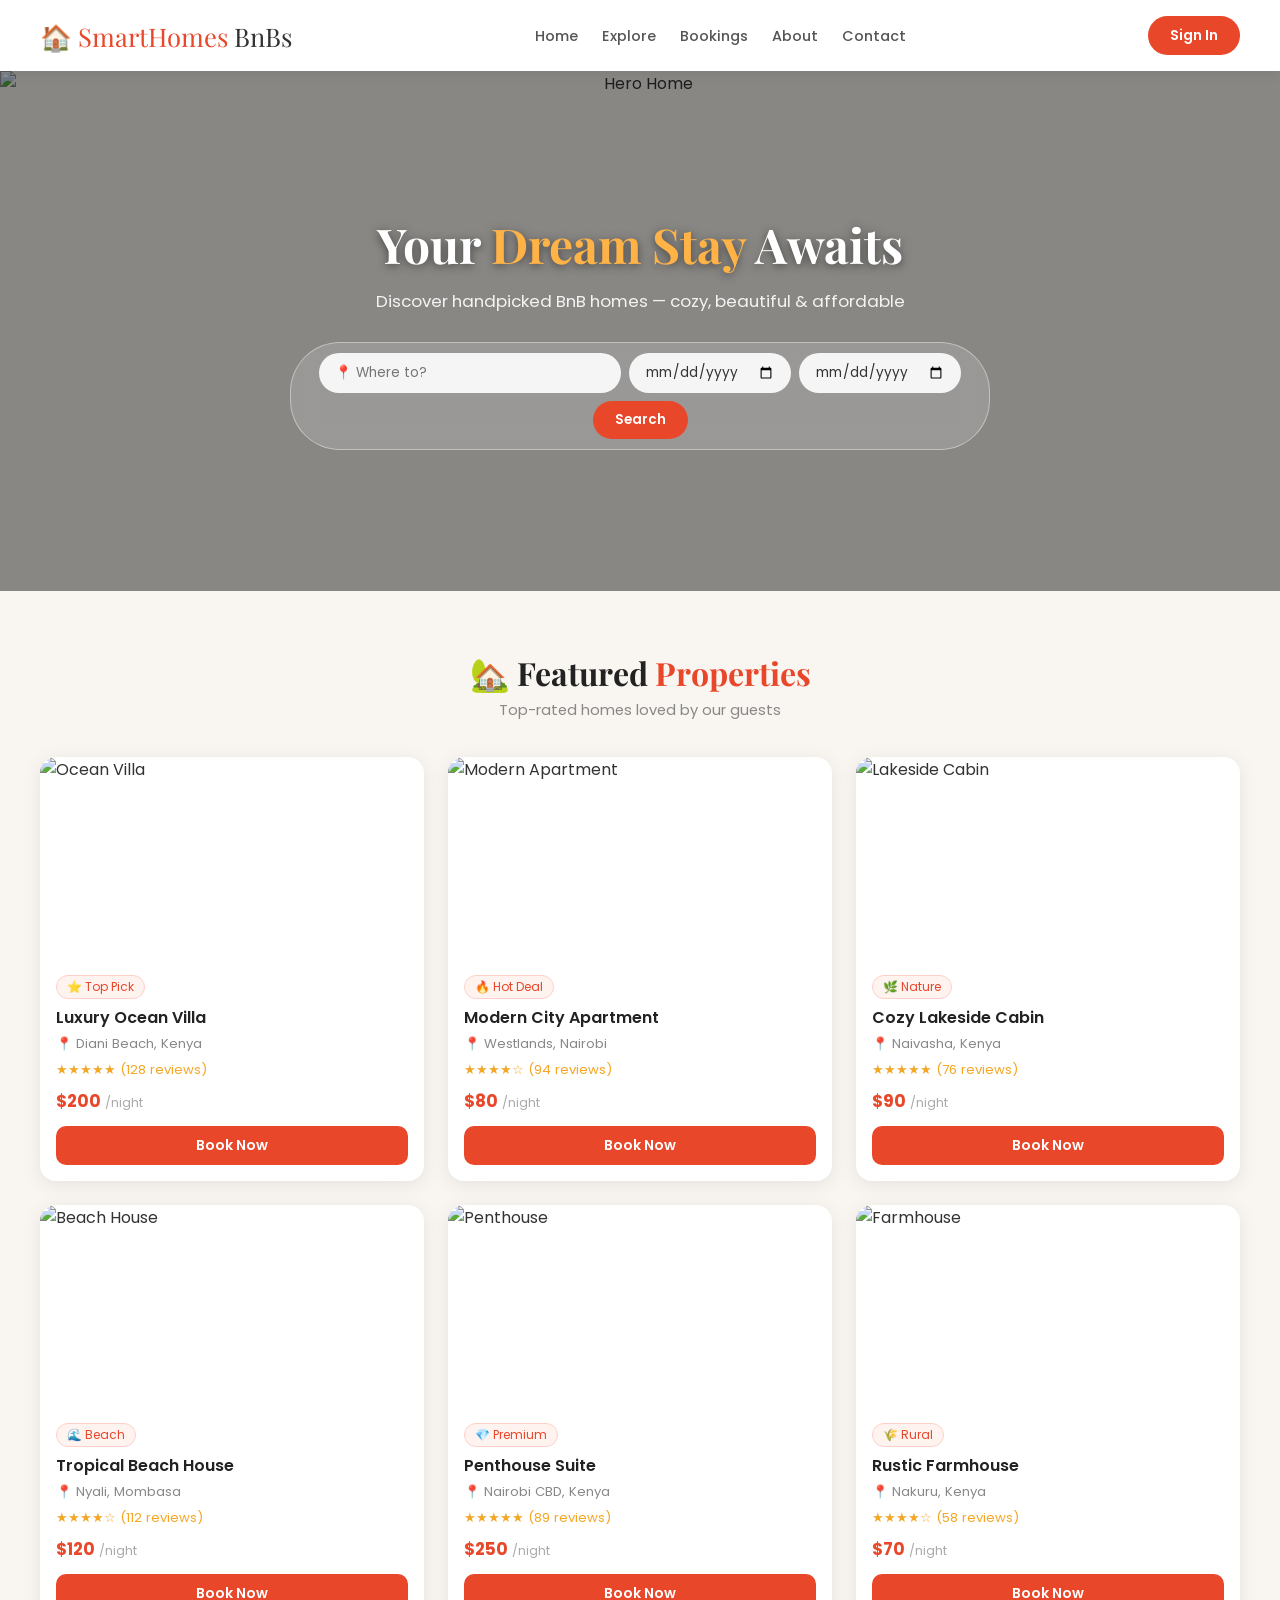
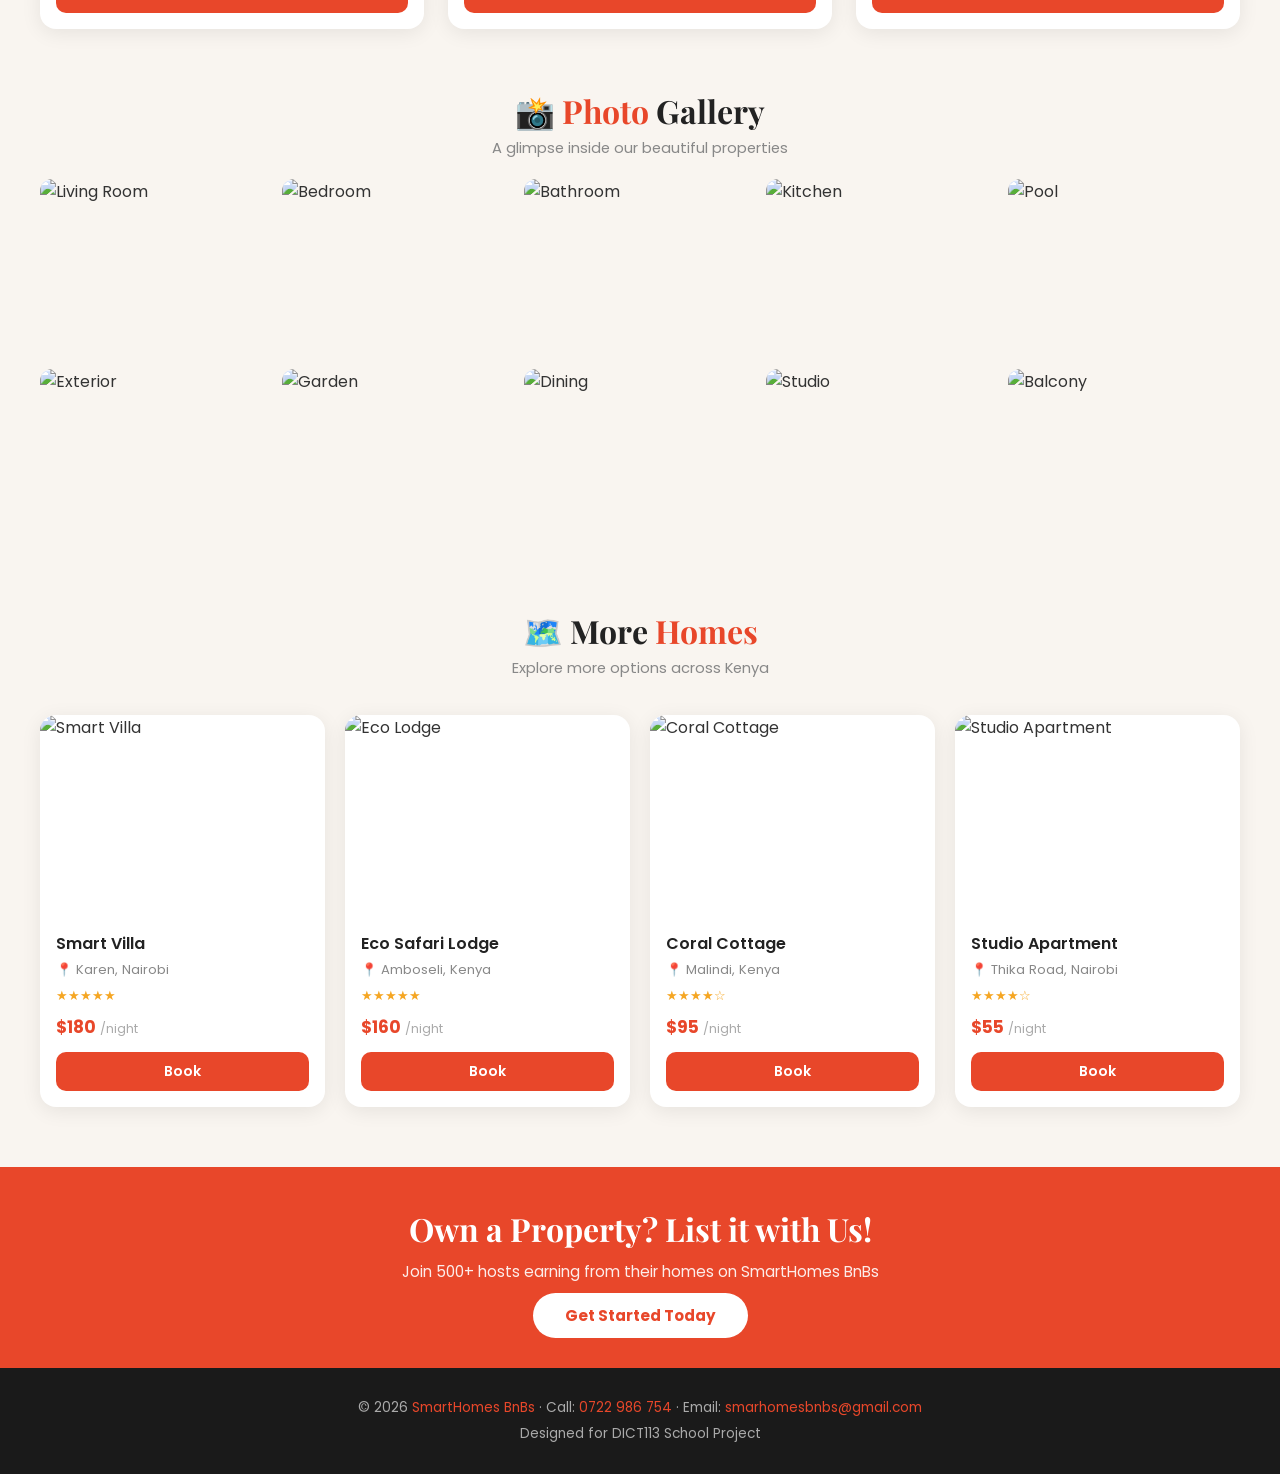
==== index.html @ 7a9c2e37 "Update index.html" ====
<!DOCTYPE html>
<html lang="en">
<head>
  <meta charset="UTF-8"/>
  <meta name="viewport" content="width=device-width, initial-scale=1.0"/>
  <title>SmartHomes BnBs</title>
  <style>
    @import url('https://fonts.googleapis.com/css2?family=Playfair+Display:wght@600;700&family=Poppins:wght@300;400;500;600&display=swap');

    * { margin:0; padding:0; box-sizing:border-box; }

    body {
      font-family: 'Poppins', sans-serif;
      background: #f9f5f0;
      color: #333;
    }

    /* NAV */
    nav {
      background: #fff;
      padding: 16px 40px;
      display: flex;
      justify-content: space-between;
      align-items: center;
      box-shadow: 0 2px 12px rgba(0,0,0,0.08);
      position: sticky;
      top: 0;
      z-index: 100;
    }
    .logo {
      font-family: 'Playfair Display', serif;
      font-size: 1.6rem;
      color: #e8472a;
    }
    .logo span { color: #333; }
    .nav-links { display:flex; gap:24px; list-style:none; }
    .nav-links a { text-decoration:none; color:#555; font-size:0.9rem; font-weight:500; transition:color 0.2s; }
    .nav-links a:hover { color:#e8472a; }
    .nav-btn {
      background:#e8472a; color:#fff; border:none;
      padding:9px 22px; border-radius:25px;
      font-family:'Poppins',sans-serif; font-weight:600;
      cursor:pointer; font-size:0.88rem;
    }

    /* HERO */
    .hero {
      position: relative;
      height: 520px;
      display: flex;
      align-items: center;
      justify-content: center;
      text-align: center;
    }
    .hero img {
      position: absolute;
      inset: 0;
      width: 100%;
      height: 100%;
      object-fit: cover;
    }
    .hero-overlay {
      position: absolute;
      inset: 0;
      background: rgba(0,0,0,0.45);
    }
    .hero-text { position:relative; z-index:2; color:#fff; padding:20px; }
    .hero-text h1 {
      font-family: 'Playfair Display', serif;
      font-size: 3rem;
      margin-bottom: 12px;
      text-shadow: 0 2px 10px rgba(0,0,0,0.5);
    }
    .hero-text h1 span { color:#ffb347; }
    .hero-text p { font-size:1.05rem; opacity:0.9; margin-bottom:28px; }

    /* SEARCH */
    .search-box {
      background: rgba(255,255,255,0.15);
      backdrop-filter: blur(10px);
      border: 1px solid rgba(255,255,255,0.4);
      border-radius: 50px;
      padding: 10px 14px;
      display: flex;
      gap: 8px;
      flex-wrap: wrap;
      justify-content: center;
      max-width: 700px;
      margin: 0 auto;
    }
    .search-box input {
      background: rgba(255,255,255,0.9);
      border: none;
      border-radius: 25px;
      padding: 9px 16px;
      font-family: 'Poppins', sans-serif;
      font-size: 0.85rem;
      outline: none;
      min-width: 150px;
      color: #333;
    }
    .search-box button {
      background: #e8472a;
      color: #fff;
      border: none;
      padding: 9px 22px;
      border-radius: 25px;
      font-weight: 600;
      cursor: pointer;
      font-family: 'Poppins', sans-serif;
    }

    /* SECTIONS */
    .section { padding: 60px 40px; }
    .section-title {
      font-family: 'Playfair Display', serif;
      font-size: 2rem;
      color: #222;
      text-align: center;
      margin-bottom: 6px;
    }
    .section-title span { color: #e8472a; }
    .section-sub {
      text-align: center;
      color: #888;
      margin-bottom: 36px;
      font-size: 0.92rem;
    }

    /* GRID */
    .grid-3 { display:grid; grid-template-columns:repeat(3,1fr); gap:24px; }
    .grid-4 { display:grid; grid-template-columns:repeat(4,1fr); gap:20px; }
    @media(max-width:900px) { .grid-3,.grid-4 { grid-template-columns:1fr 1fr; } }
    @media(max-width:560px) { .grid-3,.grid-4 { grid-template-columns:1fr; } }

    /* CARD */
    .card {
      background: #fff;
      border-radius: 16px;
      overflow: hidden;
      box-shadow: 0 4px 20px rgba(0,0,0,0.08);
      transition: transform 0.3s, box-shadow 0.3s;
    }
    .card:hover {
      transform: translateY(-6px);
      box-shadow: 0 12px 32px rgba(0,0,0,0.14);
    }
    .card img {
      width: 100%;
      height: 200px;
      object-fit: cover;
      display: block;
    }
    .card-body { padding: 16px; }
    .card-body h3 { font-size:1rem; font-weight:600; color:#222; margin-bottom:4px; }
    .card-body .loc { color:#888; font-size:0.82rem; margin-bottom:6px; }
    .card-body .stars { color:#f5a623; font-size:0.82rem; margin-bottom:8px; }
    .card-body .price { color:#e8472a; font-weight:700; font-size:1.05rem; }
    .card-body .price small { color:#aaa; font-weight:400; font-size:0.78rem; }
    .card-body button {
      margin-top:12px;
      width:100%;
      background:#e8472a;
      color:#fff;
      border:none;
      padding:9px;
      border-radius:10px;
      font-weight:600;
      cursor:pointer;
      font-family:'Poppins',sans-serif;
      font-size:0.88rem;
      transition:opacity 0.2s;
    }
    .card-body button:hover { opacity:0.85; }
    .tag {
      display:inline-block;
      background:#fff3f0;
      color:#e8472a;
      border:1px solid #ffd0c8;
      border-radius:20px;
      padding:2px 10px;
      font-size:0.75rem;
      margin-bottom:6px;
    }

    /* GALLERY STRIP */
    .gallery {
      display: grid;
      grid-template-columns: repeat(5, 1fr);
      gap: 10px;
      padding: 0 40px 60px;
    }
    .gallery img {
      width: 100%;
      height: 180px;
      object-fit: cover;
      border-radius: 12px;
      transition: transform 0.3s;
      cursor: pointer;
    }
    .gallery img:hover { transform: scale(1.04); }
    @media(max-width:900px) { .gallery { grid-template-columns:repeat(3,1fr); } }
    @media(max-width:560px) { .gallery { grid-template-columns:repeat(2,1fr); } }

    /* BANNER STRIP */
    .banner {
      background: #e8472a;
      color: #fff;
      text-align: center;
      padding: 40px 20px;
    }
    .banner h2 { font-family:'Playfair Display',serif; font-size:2rem; margin-bottom:10px; }
    .banner p { opacity:0.9; margin-bottom:20px; font-size:0.95rem; }
    .banner a {
      background:#fff;
      color:#e8472a;
      padding:12px 32px;
      border-radius:25px;
      font-weight:700;
      text-decoration:none;
      font-size:0.95rem;
    }

    /* FOOTER */
    footer {
      background: #1a1a1a;
      color: #aaa;
      text-align: center;
      padding: 30px 20px;
      font-size: 0.85rem;
    }
    footer span { color:#e8472a; }
    footer a { color:#e8472a; text-decoration:none; }
  </style>
</head>
<body>

<!-- NAV -->
<nav>
  <div class="logo">🏠 SmartHomes <span>BnBs</span></div>
  <ul class="nav-links">
    <li><a href="#">Home</a></li>
    <li><a href="#">Explore</a></li>
    <li><a href="#">Bookings</a></li>
    <li><a href="#">About</a></li>
    <li><a href="contact.html">Contact</a></li>
  </ul>
  <button class="nav-btn">Sign In</button>
</nav>

<!-- HERO -->
<section class="hero">
  <img src="https://images.unsplash.com/photo-1564013799919-ab600027ffc6?w=1600&q=80" alt="Hero Home"/>
  <div class="hero-overlay"></div>
  <div class="hero-text">
    <h1>Your <span>Dream Stay</span> Awaits</h1>
    <p>Discover handpicked BnB homes — cozy, beautiful & affordable</p>
    <div class="search-box">
      <input type="text" placeholder="📍 Where to?"/>
      <input type="date"/>
      <input type="date"/>
      <button>Search</button>
    </div>
  </div>
</section>

<!-- FEATURED LISTINGS -->
<section class="section">
  <h2 class="section-title">🏡 Featured <span>Properties</span></h2>
  <p class="section-sub">Top-rated homes loved by our guests</p>
  <div class="grid-3">

    <div class="card">
      <img src="https://images.unsplash.com/photo-1600596542815-ffad4c1539a9?w=600&q=80" alt="Ocean Villa"/>
      <div class="card-body">
        <span class="tag">⭐ Top Pick</span>
        <h3>Luxury Ocean Villa</h3>
        <p class="loc">📍 Diani Beach, Kenya</p>
        <p class="stars">★★★★★ (128 reviews)</p>
        <p class="price">$200 <small>/night</small></p>
        <button>Book Now</button>
      </div>
    </div>

    <div class="card">
      <img src="https://images.unsplash.com/photo-1512917774080-9991f1c4c750?w=600&q=80" alt="Modern Apartment"/>
      <div class="card-body">
        <span class="tag">🔥 Hot Deal</span>
        <h3>Modern City Apartment</h3>
        <p class="loc">📍 Westlands, Nairobi</p>
        <p class="stars">★★★★☆ (94 reviews)</p>
        <p class="price">$80 <small>/night</small></p>
        <button>Book Now</button>
      </div>
    </div>

    <div class="card">
      <img src="https://images.unsplash.com/photo-1449158743715-0a90ebb6d2d8?w=600&q=80" alt="Lakeside Cabin"/>
      <div class="card-body">
        <span class="tag">🌿 Nature</span>
        <h3>Cozy Lakeside Cabin</h3>
        <p class="loc">📍 Naivasha, Kenya</p>
        <p class="stars">★★★★★ (76 reviews)</p>
        <p class="price">$90 <small>/night</small></p>
        <button>Book Now</button>
      </div>
    </div>

    <div class="card">
      <img src="https://images.unsplash.com/photo-1505691938895-1758d7feb511?w=600&q=80" alt="Beach House"/>
      <div class="card-body">
        <span class="tag">🌊 Beach</span>
        <h3>Tropical Beach House</h3>
        <p class="loc">📍 Nyali, Mombasa</p>
        <p class="stars">★★★★☆ (112 reviews)</p>
        <p class="price">$120 <small>/night</small></p>
        <button>Book Now</button>
      </div>
    </div>

    <div class="card">
      <img src="https://images.unsplash.com/photo-1523217582562-09d0def993a6?w=600&q=80" alt="Penthouse"/>
      <div class="card-body">
        <span class="tag">💎 Premium</span>
        <h3>Penthouse Suite</h3>
        <p class="loc">📍 Nairobi CBD, Kenya</p>
        <p class="stars">★★★★★ (89 reviews)</p>
        <p class="price">$250 <small>/night</small></p>
        <button>Book Now</button>
      </div>
    </div>

    <div class="card">
      <img src="https://images.unsplash.com/photo-1416331108676-a22ccb276e35?w=600&q=80" alt="Farmhouse"/>
      <div class="card-body">
        <span class="tag">🌾 Rural</span>
        <h3>Rustic Farmhouse</h3>
        <p class="loc">📍 Nakuru, Kenya</p>
        <p class="stars">★★★★☆ (58 reviews)</p>
        <p class="price">$70 <small>/night</small></p>
        <button>Book Now</button>
      </div>
    </div>

  </div>
</section>

<!-- PHOTO GALLERY -->
<h2 class="section-title">📸 <span>Photo</span> Gallery</h2>
<p class="section-sub" style="margin-bottom:20px">A glimpse inside our beautiful properties</p>
<div class="gallery">
  <img src="https://images.unsplash.com/photo-1600210492486-724fe5c67fb0?w=500&q=80" alt="Living Room"/>
  <img src="https://images.unsplash.com/photo-1560185007-cde436f6a4d0?w=500&q=80" alt="Bedroom"/>
  <img src="https://images.unsplash.com/photo-1584622650111-993a426fbf0a?w=500&q=80" alt="Bathroom"/>
  <img src="https://images.unsplash.com/photo-1556909114-f6e7ad7d3136?w=500&q=80" alt="Kitchen"/>
  <img src="https://images.unsplash.com/photo-1571896349842-33c89424de2d?w=500&q=80" alt="Pool"/>
  <img src="https://images.unsplash.com/photo-1502672260266-1c1ef2d93688?w=500&q=80" alt="Exterior"/>
  <img src="https://images.unsplash.com/photo-1507089947368-19c1da9775ae?w=500&q=80" alt="Garden"/>
  <img src="https://images.unsplash.com/photo-1600585154340-be6161a56a0c?w=500&q=80" alt="Dining"/>
  <img src="https://images.unsplash.com/photo-1522708323590-d24dbb6b0267?w=500&q=80" alt="Studio"/>
  <img src="https://images.unsplash.com/photo-1493809842364-78817add7ffb?w=500&q=80" alt="Balcony"/>
</div>

<!-- MORE LISTINGS -->
<section class="section" style="padding-top:0">
  <h2 class="section-title">🗺️ More <span>Homes</span></h2>
  <p class="section-sub">Explore more options across Kenya</p>
  <div class="grid-4">

    <div class="card">
      <img src="https://images.unsplash.com/photo-1600047509807-ba8f99d2cdde?w=400&q=80" alt="Smart Villa"/>
      <div class="card-body">
        <h3>Smart Villa</h3>
        <p class="loc">📍 Karen, Nairobi</p>
        <p class="stars">★★★★★</p>
        <p class="price">$180 <small>/night</small></p>
        <button>Book</button>
      </div>
    </div>

    <div class="card">
      <img src="https://images.unsplash.com/photo-1600566753086-00f18fb6b3ea?w=400&q=80" alt="Eco Lodge"/>
      <div class="card-body">
        <h3>Eco Safari Lodge</h3>
        <p class="loc">📍 Amboseli, Kenya</p>
        <p class="stars">★★★★★</p>
        <p class="price">$160 <small>/night</small></p>
        <button>Book</button>
      </div>
    </div>

    <div class="card">
      <img src="https://images.unsplash.com/photo-1600573472592-401b489a3cdc?w=400&q=80" alt="Coral Cottage"/>
      <div class="card-body">
        <h3>Coral Cottage</h3>
        <p class="loc">📍 Malindi, Kenya</p>
        <p class="stars">★★★★☆</p>
        <p class="price">$95 <small>/night</small></p>
        <button>Book</button>
      </div>
    </div>

    <div class="card">
      <img src="https://images.unsplash.com/photo-1600585154526-990dced4db0d?w=400&q=80" alt="Studio Apartment"/>
      <div class="card-body">
        <h3>Studio Apartment</h3>
        <p class="loc">📍 Thika Road, Nairobi</p>
        <p class="stars">★★★★☆</p>
        <p class="price">$55 <small>/night</small></p>
        <button>Book</button>
      </div>
    </div>

  </div>
</section>

<!-- CTA BANNER -->
<div class="banner">
  <h2>Own a Property? List it with Us!</h2>
  <p>Join 500+ hosts earning from their homes on SmartHomes BnBs</p>
  <a href="contact.html">Get Started Today</a>
</div>

<!-- FOOTER -->
<footer>
  <p>© 2026 <span>SmartHomes BnBs</span> · Call: <a href="tel:+254722986754">0722 986 754</a> · Email: <a href="mailto:smarhomesbnbs@gmail.com">smarhomesbnbs@gmail.com</a></p>
  <p style="margin-top:6px">Designed for DICT113 School Project</p>
</footer>

</body>
</html>
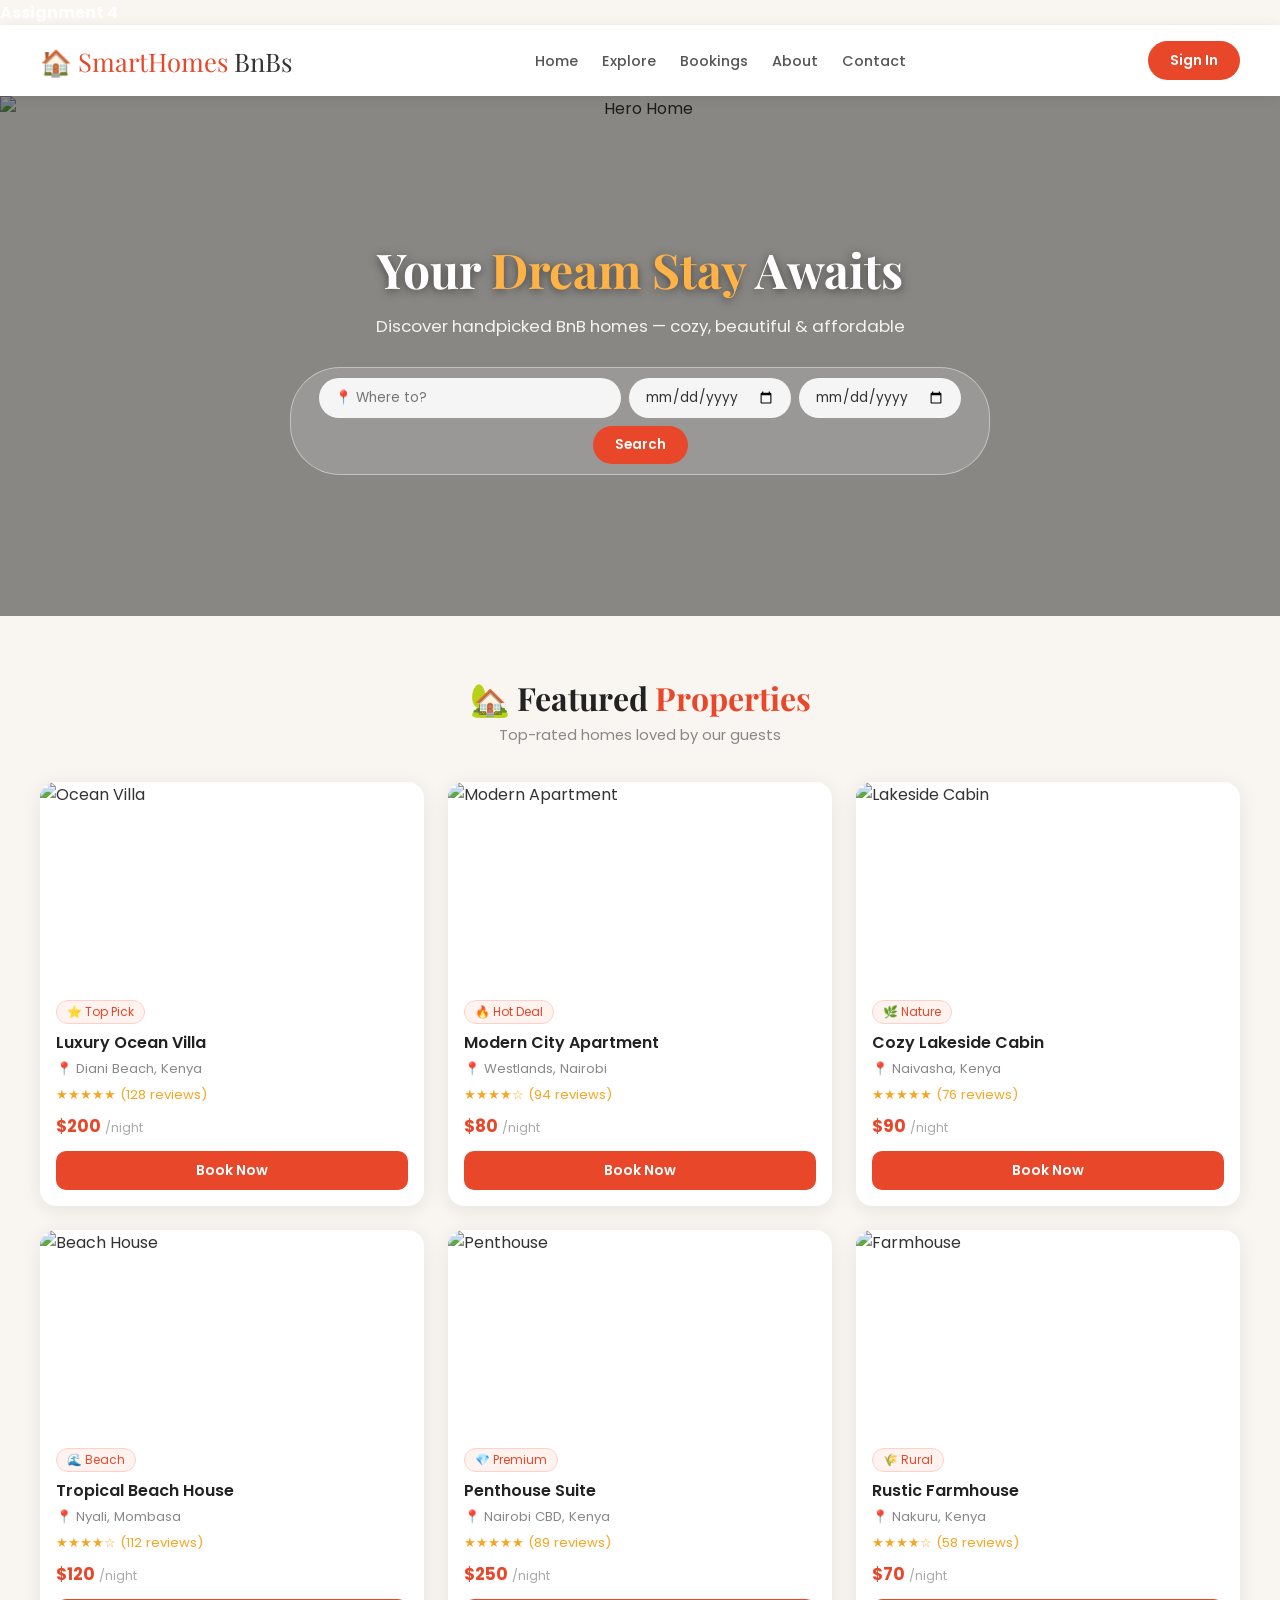
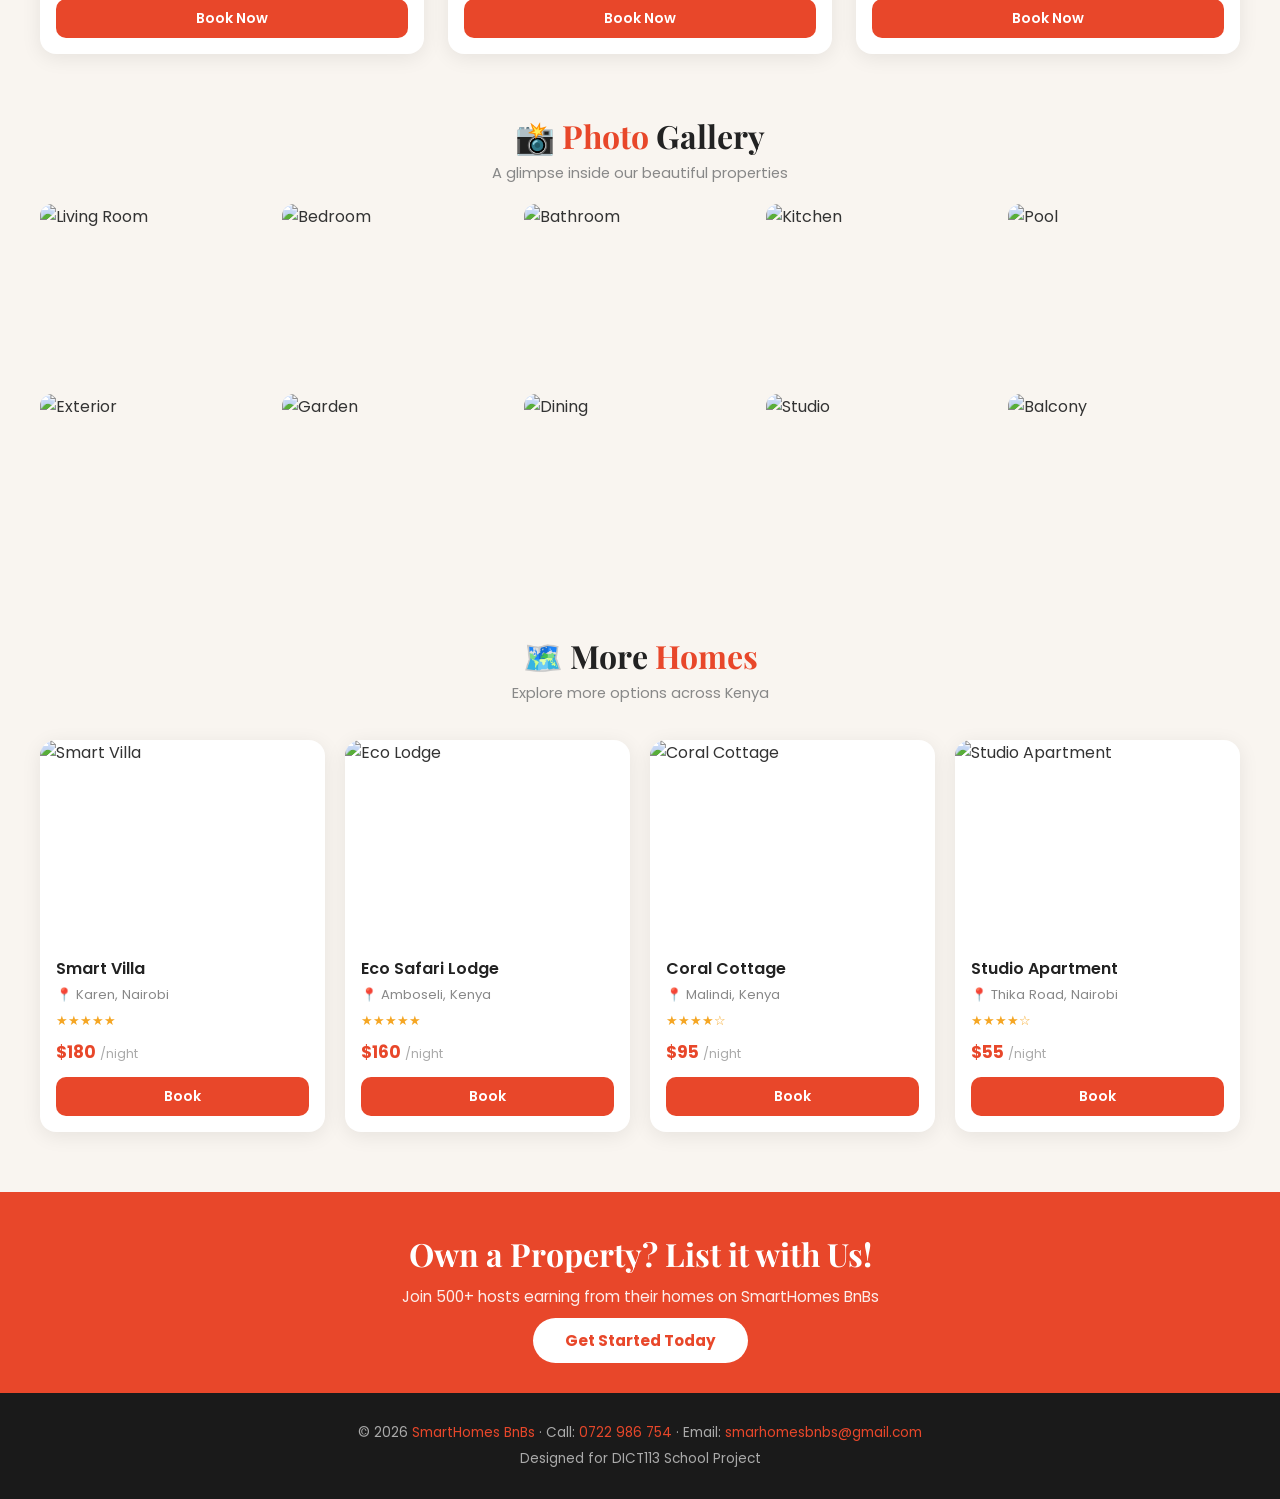
==== commit 26205e3b: "Update index.html" ====
--- a/index.html
+++ b/index.html
@@ -1,6 +1,8 @@
 <!DOCTYPE html>
 <html lang="en">
 <head>
+<a href="https://ezrawaweruchege.github.io/DICT121/assignment4.html" style="color:white; text-decoration: none; font-weight: bold;">Assignment 4</a>
+  <header>
   <meta charset="UTF-8"/>
   <meta name="viewport" content="width=device-width, initial-scale=1.0"/>
   <title>SmartHomes BnBs</title>
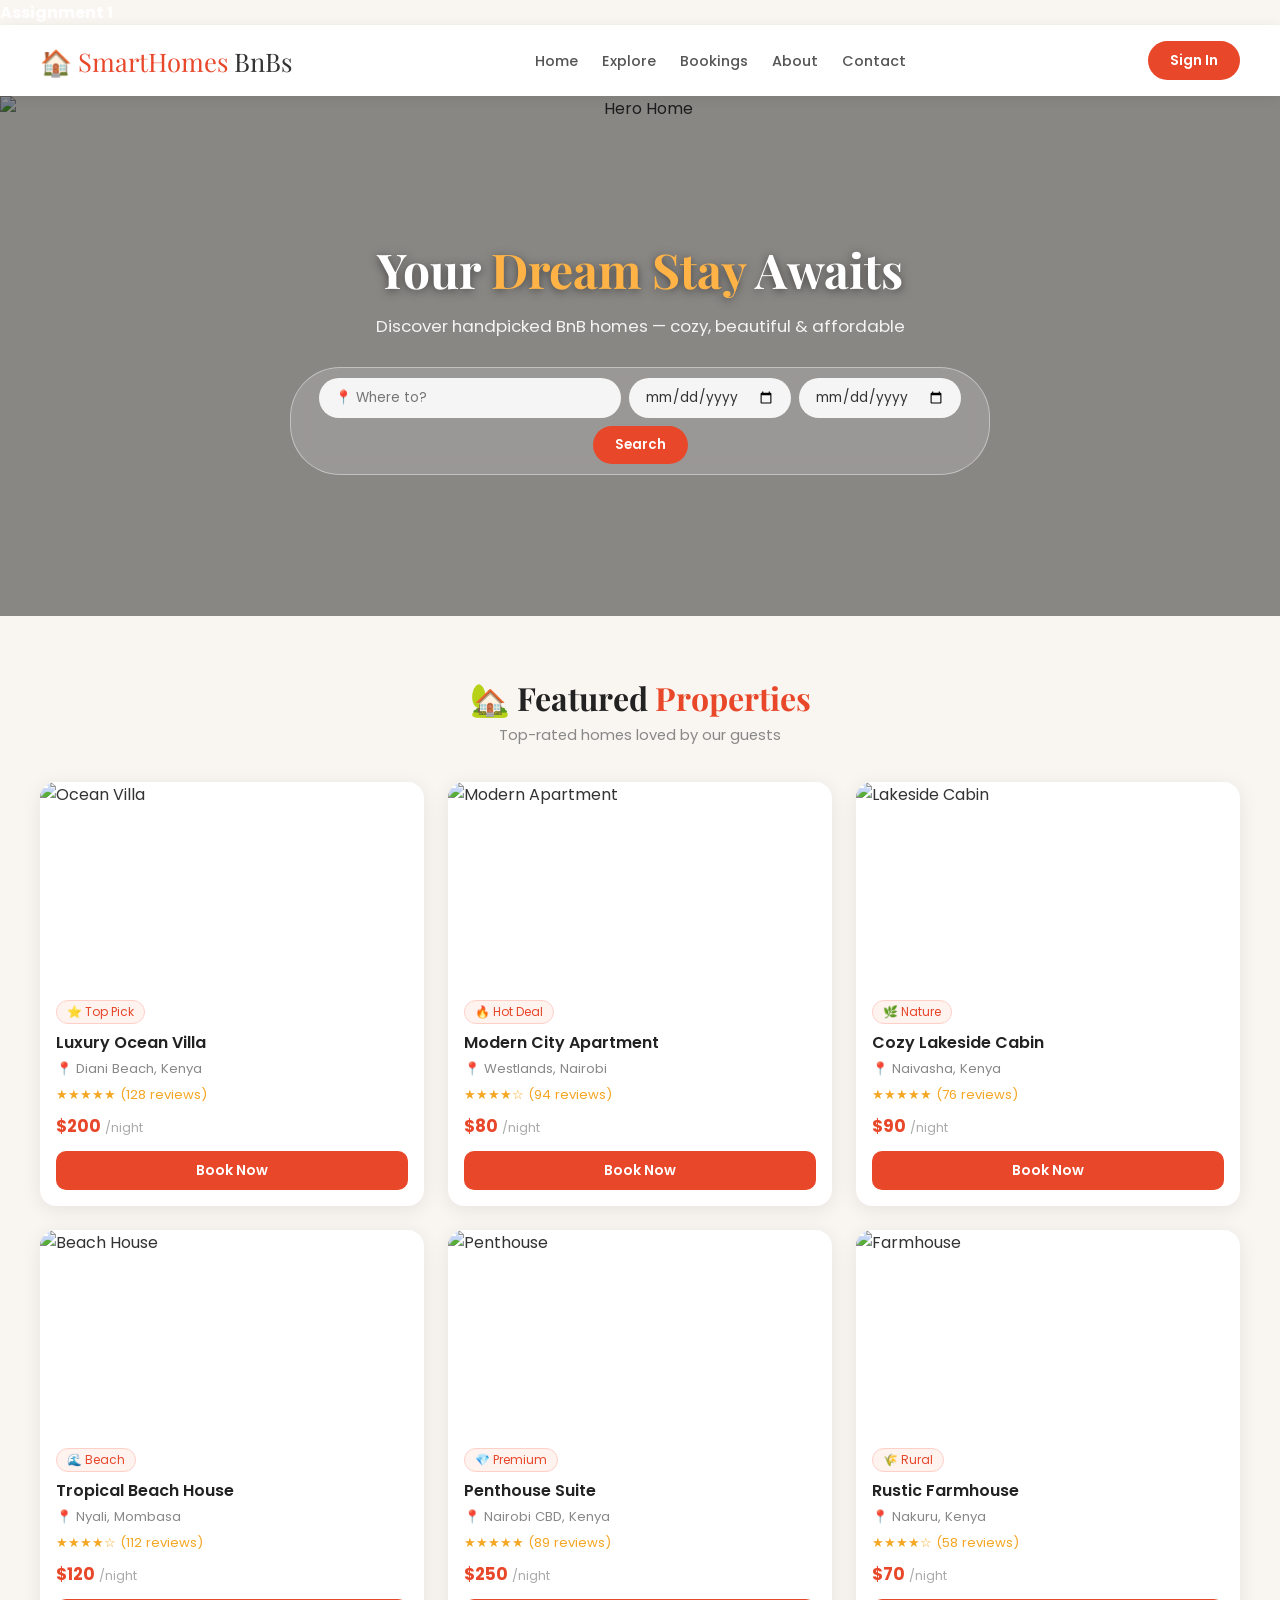
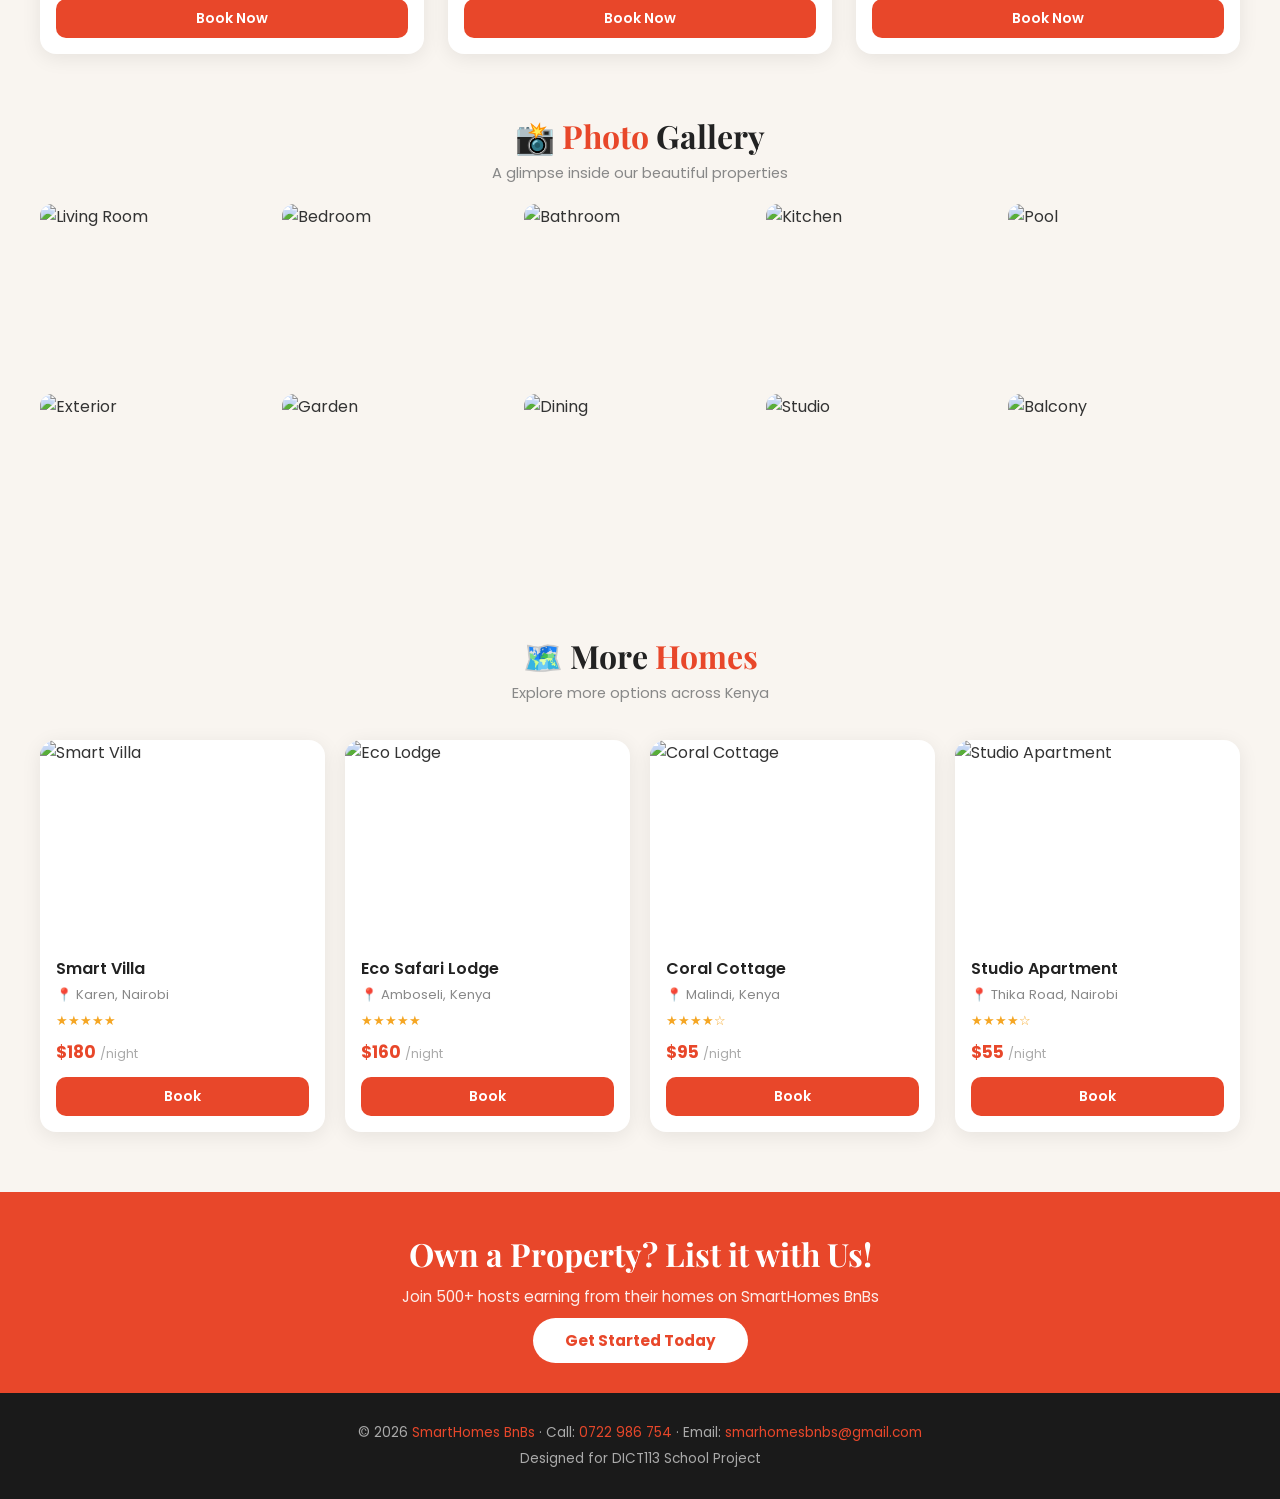
==== commit 3195afed: "Update index.html" ====
--- a/index.html
+++ b/index.html
@@ -1,7 +1,7 @@
 <!DOCTYPE html>
 <html lang="en">
 <head>
-<a href="https://ezrawaweruchege.github.io/DICT121/assignment4.html" style="color:white; text-decoration: none; font-weight: bold;">Assignment 4</a>
+<a href="https://mist-blip/23-1279SMARTHOMESBNBS/blob/main/index.htmlassignment1.html" style="color:white; text-decoration: none; font-weight: bold;">Assignment 1</a>
   <header>
   <meta charset="UTF-8"/>
   <meta name="viewport" content="width=device-width, initial-scale=1.0"/>
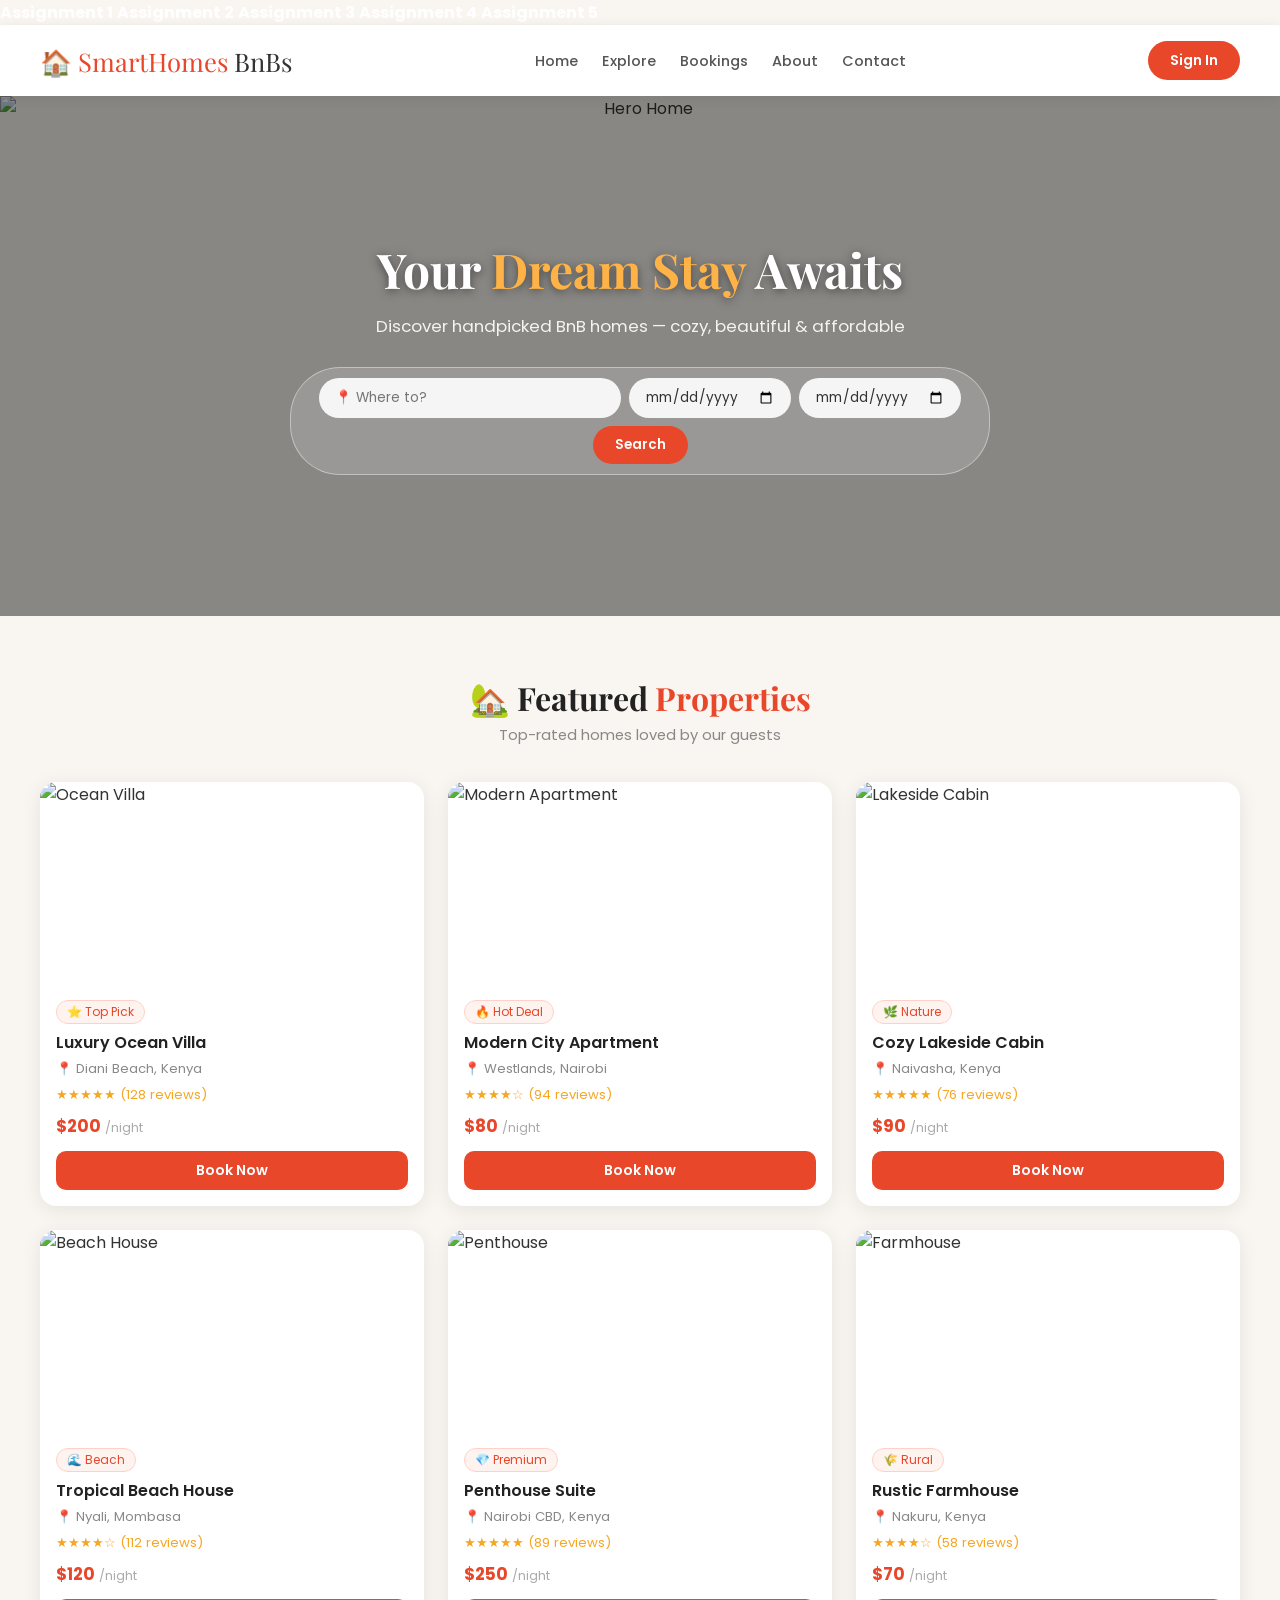
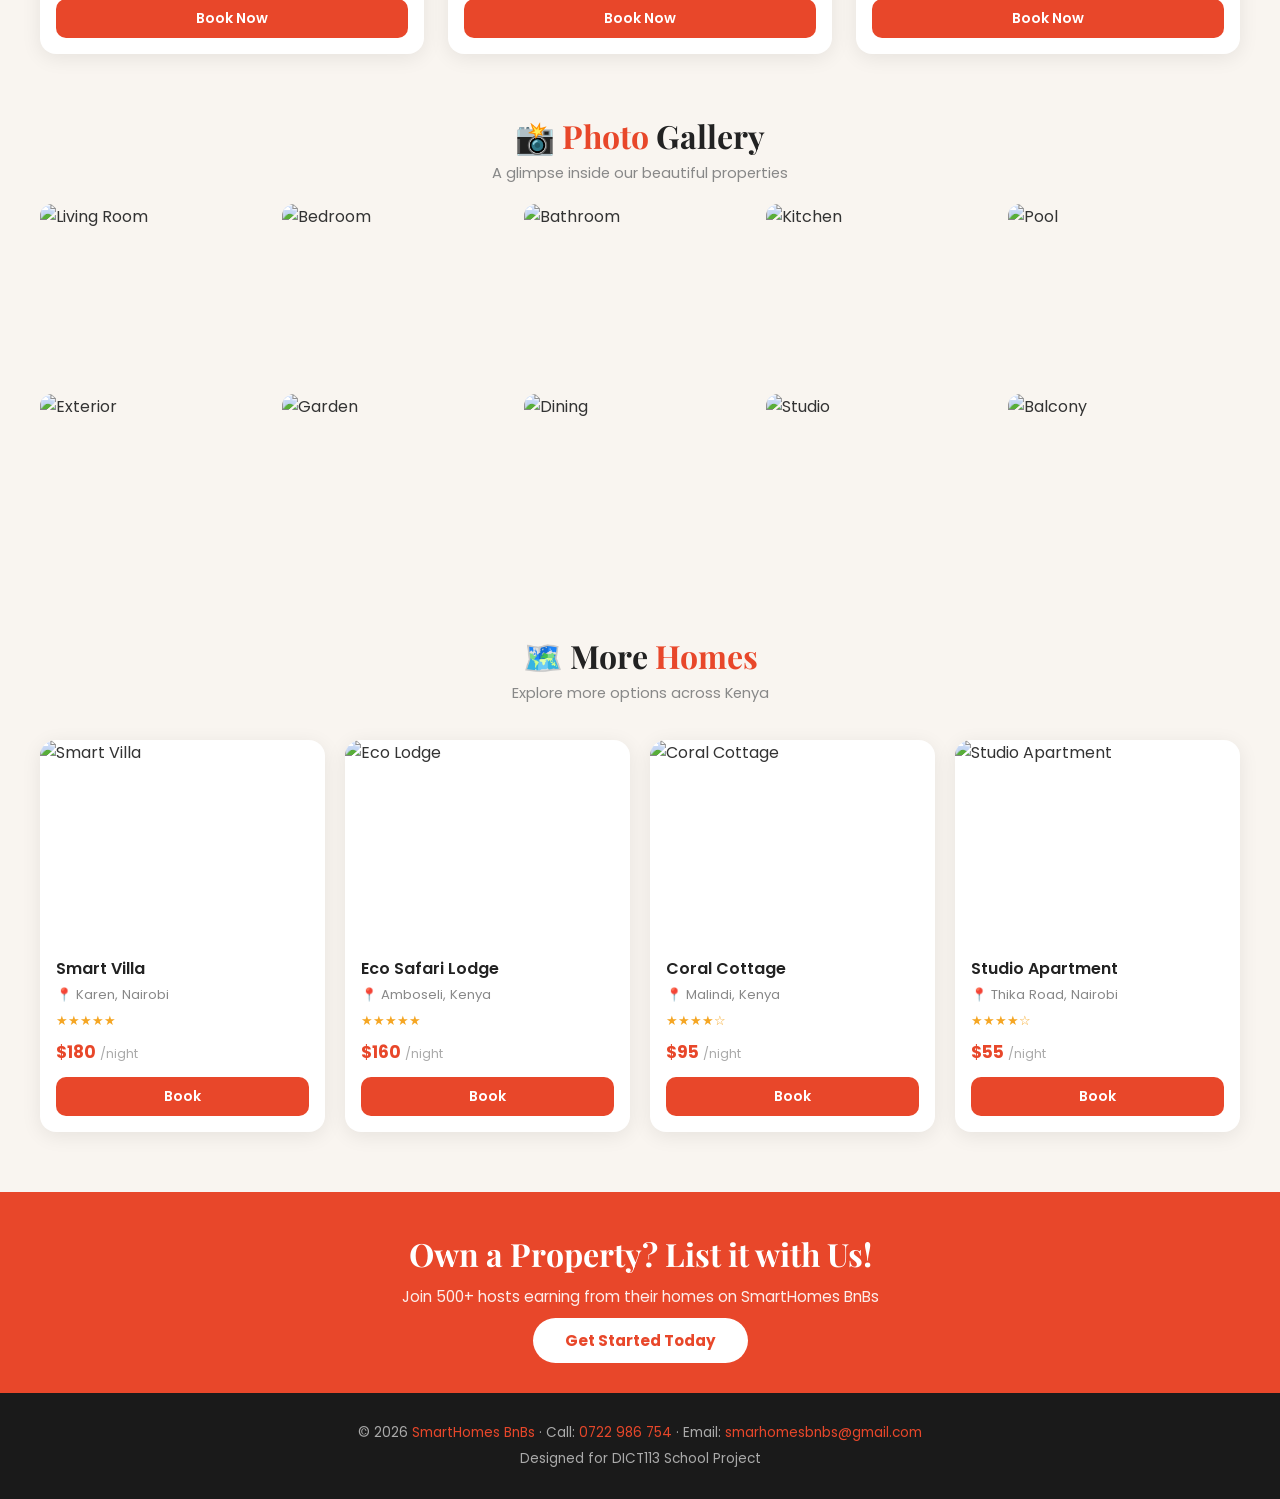
==== commit 0a631132: "Update index.html" ====
--- a/index.html
+++ b/index.html
@@ -2,6 +2,10 @@
 <html lang="en">
 <head>
 <a href="https://mist-blip/23-1279SMARTHOMESBNBS/blob/main/index.htmlassignment1.html" style="color:white; text-decoration: none; font-weight: bold;">Assignment 1</a>
+  <a href="https://mist-blip/23-1279SMARTHOMESBNBS/blob/main/index.htmlassignment2.html" style="color:white; text-decoration: none; font-weight: bold;">Assignment 2</a>
+  <a href="https://mist-blip/23-1279SMARTHOMESBNBS/blob/main/index.htmlassignment3.html" style="color:white; text-decoration: none; font-weight: bold;">Assignment 3</a>
+  <a href="https://mist-blip/23-1279SMARTHOMESBNBS/blob/main/index.htmlassignment4.html" style="color:white; text-decoration: none; font-weight: bold;">Assignment 4</a>
+  <a href="https://mist-blip/23-1279SMARTHOMESBNBS/blob/main/index.htmlassignment5.html" style="color:white; text-decoration: none; font-weight: bold;">Assignment 5</a>
   <header>
   <meta charset="UTF-8"/>
   <meta name="viewport" content="width=device-width, initial-scale=1.0"/>
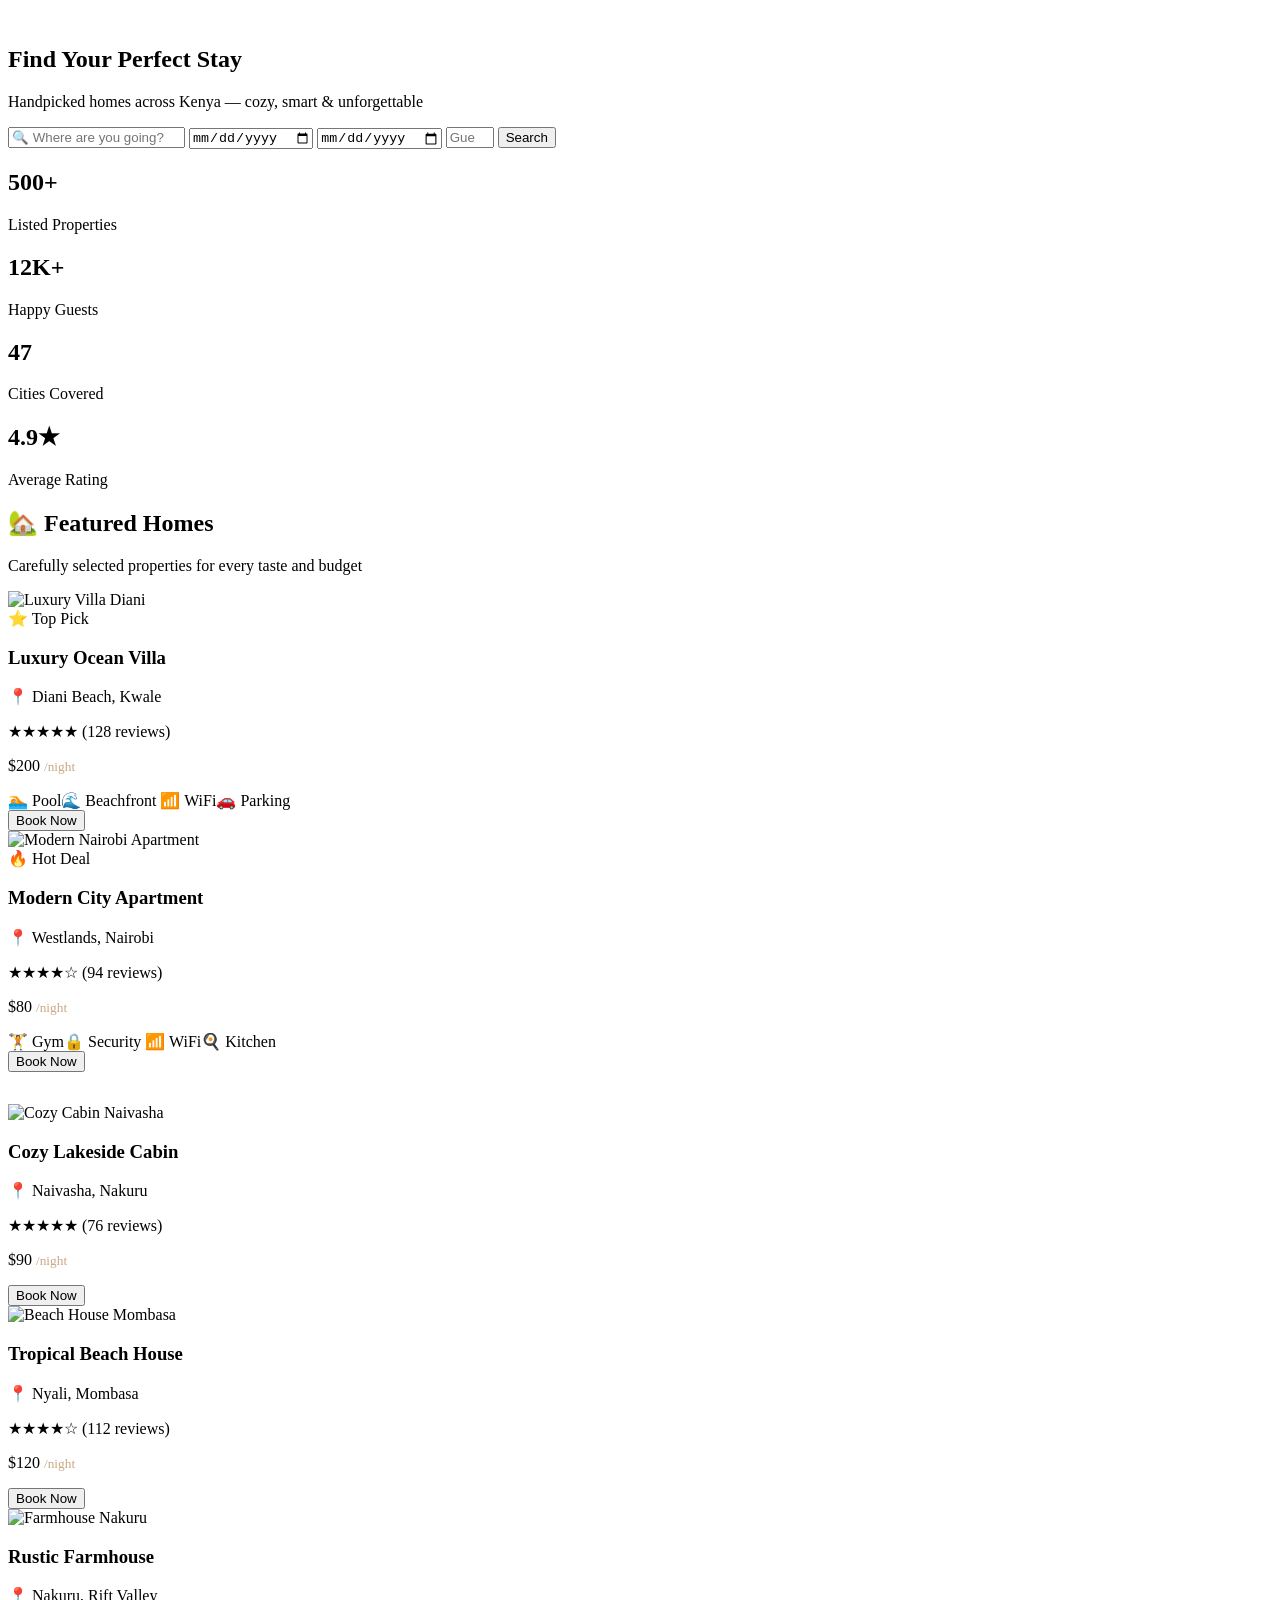
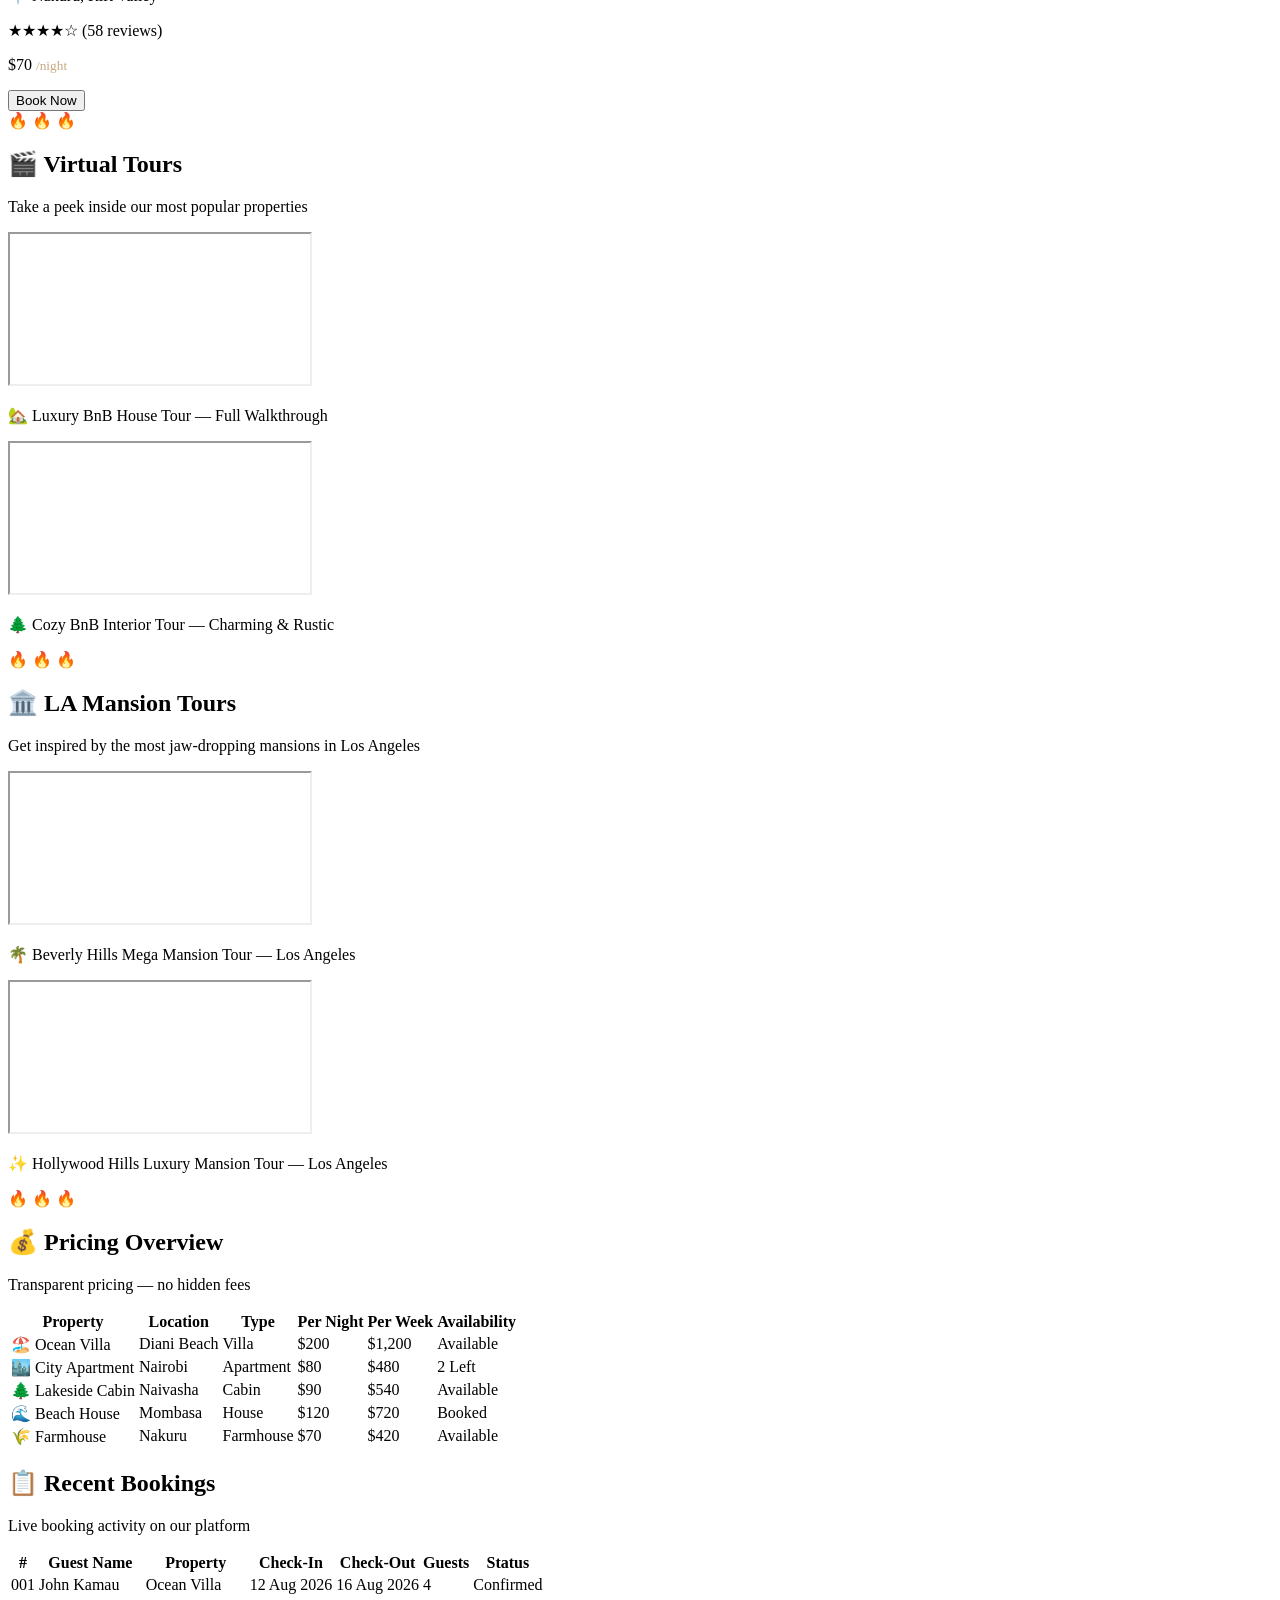
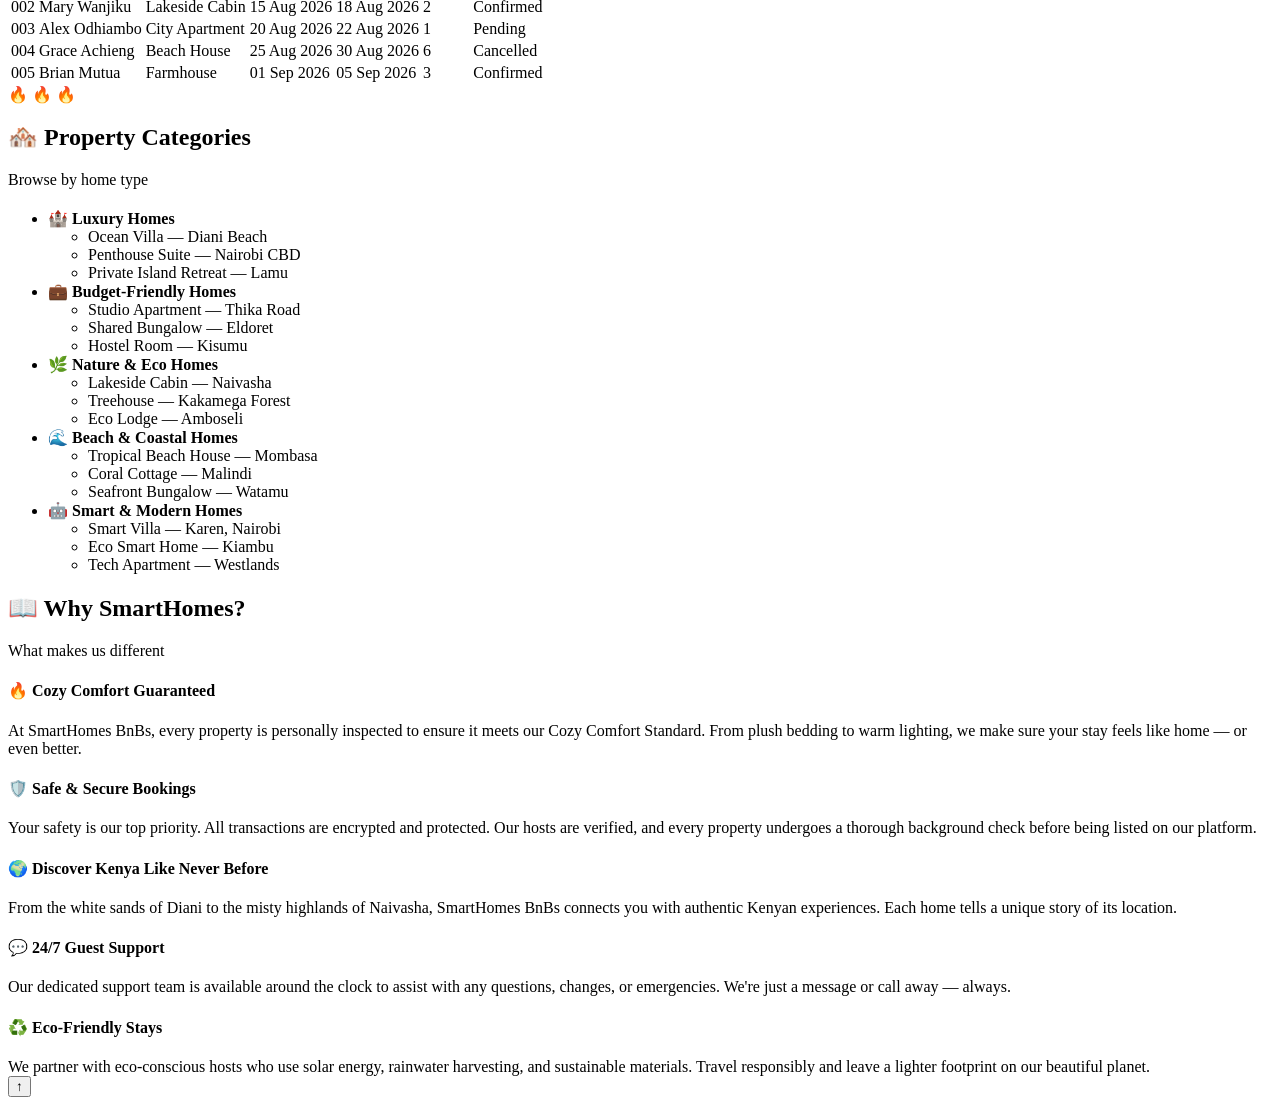
==== commit 79e3e42c: "Update index.html" ====
--- a/index.html
+++ b/index.html
@@ -1,437 +1,323 @@
 <!DOCTYPE html>
 <html lang="en">
 <head>
-<a href="https://mist-blip/23-1279SMARTHOMESBNBS/blob/main/index.htmlassignment1.html" style="color:white; text-decoration: none; font-weight: bold;">Assignment 1</a>
-  <a href="https://mist-blip/23-1279SMARTHOMESBNBS/blob/main/index.htmlassignment2.html" style="color:white; text-decoration: none; font-weight: bold;">Assignment 2</a>
-  <a href="https://mist-blip/23-1279SMARTHOMESBNBS/blob/main/index.htmlassignment3.html" style="color:white; text-decoration: none; font-weight: bold;">Assignment 3</a>
-  <a href="https://mist-blip/23-1279SMARTHOMESBNBS/blob/main/index.htmlassignment4.html" style="color:white; text-decoration: none; font-weight: bold;">Assignment 4</a>
-  <a href="https://mist-blip/23-1279SMARTHOMESBNBS/blob/main/index.htmlassignment5.html" style="color:white; text-decoration: none; font-weight: bold;">Assignment 5</a>
-  <header>
-  <meta charset="UTF-8"/>
+  <meta charset="UTF-8" />
   <meta name="viewport" content="width=device-width, initial-scale=1.0"/>
-  <title>SmartHomes BnBs</title>
-  <style>
-    @import url('https://fonts.googleapis.com/css2?family=Playfair+Display:wght@600;700&family=Poppins:wght@300;400;500;600&display=swap');
-
-    * { margin:0; padding:0; box-sizing:border-box; }
-
-    body {
-      font-family: 'Poppins', sans-serif;
-      background: #f9f5f0;
-      color: #333;
-    }
-
-    /* NAV */
-    nav {
-      background: #fff;
-      padding: 16px 40px;
-      display: flex;
-      justify-content: space-between;
-      align-items: center;
-      box-shadow: 0 2px 12px rgba(0,0,0,0.08);
-      position: sticky;
-      top: 0;
-      z-index: 100;
-    }
-    .logo {
-      font-family: 'Playfair Display', serif;
-      font-size: 1.6rem;
-      color: #e8472a;
-    }
-    .logo span { color: #333; }
-    .nav-links { display:flex; gap:24px; list-style:none; }
-    .nav-links a { text-decoration:none; color:#555; font-size:0.9rem; font-weight:500; transition:color 0.2s; }
-    .nav-links a:hover { color:#e8472a; }
-    .nav-btn {
-      background:#e8472a; color:#fff; border:none;
-      padding:9px 22px; border-radius:25px;
-      font-family:'Poppins',sans-serif; font-weight:600;
-      cursor:pointer; font-size:0.88rem;
-    }
-
-    /* HERO */
-    .hero {
-      position: relative;
-      height: 520px;
-      display: flex;
-      align-items: center;
-      justify-content: center;
-      text-align: center;
-    }
-    .hero img {
-      position: absolute;
-      inset: 0;
-      width: 100%;
-      height: 100%;
-      object-fit: cover;
-    }
-    .hero-overlay {
-      position: absolute;
-      inset: 0;
-      background: rgba(0,0,0,0.45);
-    }
-    .hero-text { position:relative; z-index:2; color:#fff; padding:20px; }
-    .hero-text h1 {
-      font-family: 'Playfair Display', serif;
-      font-size: 3rem;
-      margin-bottom: 12px;
-      text-shadow: 0 2px 10px rgba(0,0,0,0.5);
-    }
-    .hero-text h1 span { color:#ffb347; }
-    .hero-text p { font-size:1.05rem; opacity:0.9; margin-bottom:28px; }
-
-    /* SEARCH */
-    .search-box {
-      background: rgba(255,255,255,0.15);
-      backdrop-filter: blur(10px);
-      border: 1px solid rgba(255,255,255,0.4);
-      border-radius: 50px;
-      padding: 10px 14px;
-      display: flex;
-      gap: 8px;
-      flex-wrap: wrap;
-      justify-content: center;
-      max-width: 700px;
-      margin: 0 auto;
-    }
-    .search-box input {
-      background: rgba(255,255,255,0.9);
-      border: none;
-      border-radius: 25px;
-      padding: 9px 16px;
-      font-family: 'Poppins', sans-serif;
-      font-size: 0.85rem;
-      outline: none;
-      min-width: 150px;
-      color: #333;
-    }
-    .search-box button {
-      background: #e8472a;
-      color: #fff;
-      border: none;
-      padding: 9px 22px;
-      border-radius: 25px;
-      font-weight: 600;
-      cursor: pointer;
-      font-family: 'Poppins', sans-serif;
-    }
-
-    /* SECTIONS */
-    .section { padding: 60px 40px; }
-    .section-title {
-      font-family: 'Playfair Display', serif;
-      font-size: 2rem;
-      color: #222;
-      text-align: center;
-      margin-bottom: 6px;
-    }
-    .section-title span { color: #e8472a; }
-    .section-sub {
-      text-align: center;
-      color: #888;
-      margin-bottom: 36px;
-      font-size: 0.92rem;
-    }
-
-    /* GRID */
-    .grid-3 { display:grid; grid-template-columns:repeat(3,1fr); gap:24px; }
-    .grid-4 { display:grid; grid-template-columns:repeat(4,1fr); gap:20px; }
-    @media(max-width:900px) { .grid-3,.grid-4 { grid-template-columns:1fr 1fr; } }
-    @media(max-width:560px) { .grid-3,.grid-4 { grid-template-columns:1fr; } }
-
-    /* CARD */
-    .card {
-      background: #fff;
-      border-radius: 16px;
-      overflow: hidden;
-      box-shadow: 0 4px 20px rgba(0,0,0,0.08);
-      transition: transform 0.3s, box-shadow 0.3s;
-    }
-    .card:hover {
-      transform: translateY(-6px);
-      box-shadow: 0 12px 32px rgba(0,0,0,0.14);
-    }
-    .card img {
-      width: 100%;
-      height: 200px;
-      object-fit: cover;
-      display: block;
-    }
-    .card-body { padding: 16px; }
-    .card-body h3 { font-size:1rem; font-weight:600; color:#222; margin-bottom:4px; }
-    .card-body .loc { color:#888; font-size:0.82rem; margin-bottom:6px; }
-    .card-body .stars { color:#f5a623; font-size:0.82rem; margin-bottom:8px; }
-    .card-body .price { color:#e8472a; font-weight:700; font-size:1.05rem; }
-    .card-body .price small { color:#aaa; font-weight:400; font-size:0.78rem; }
-    .card-body button {
-      margin-top:12px;
-      width:100%;
-      background:#e8472a;
-      color:#fff;
-      border:none;
-      padding:9px;
-      border-radius:10px;
-      font-weight:600;
-      cursor:pointer;
-      font-family:'Poppins',sans-serif;
-      font-size:0.88rem;
-      transition:opacity 0.2s;
-    }
-    .card-body button:hover { opacity:0.85; }
-    .tag {
-      display:inline-block;
-      background:#fff3f0;
-      color:#e8472a;
-      border:1px solid #ffd0c8;
-      border-radius:20px;
-      padding:2px 10px;
-      font-size:0.75rem;
-      margin-bottom:6px;
-    }
-
-    /* GALLERY STRIP */
-    .gallery {
-      display: grid;
-      grid-template-columns: repeat(5, 1fr);
-      gap: 10px;
-      padding: 0 40px 60px;
-    }
-    .gallery img {
-      width: 100%;
-      height: 180px;
-      object-fit: cover;
-      border-radius: 12px;
-      transition: transform 0.3s;
-      cursor: pointer;
-    }
-    .gallery img:hover { transform: scale(1.04); }
-    @media(max-width:900px) { .gallery { grid-template-columns:repeat(3,1fr); } }
-    @media(max-width:560px) { .gallery { grid-template-columns:repeat(2,1fr); } }
-
-    /* BANNER STRIP */
-    .banner {
-      background: #e8472a;
-      color: #fff;
-      text-align: center;
-      padding: 40px 20px;
-    }
-    .banner h2 { font-family:'Playfair Display',serif; font-size:2rem; margin-bottom:10px; }
-    .banner p { opacity:0.9; margin-bottom:20px; font-size:0.95rem; }
-    .banner a {
-      background:#fff;
-      color:#e8472a;
-      padding:12px 32px;
-      border-radius:25px;
-      font-weight:700;
-      text-decoration:none;
-      font-size:0.95rem;
-    }
-
-    /* FOOTER */
-    footer {
-      background: #1a1a1a;
-      color: #aaa;
-      text-align: center;
-      padding: 30px 20px;
-      font-size: 0.85rem;
-    }
-    footer span { color:#e8472a; }
-    footer a { color:#e8472a; text-decoration:none; }
-  </style>
+  <title>SmartHomes BnBs – Home</title>
+  <link rel="stylesheet" href="style.css"/>
 </head>
+  <a href="https://mist-blip/23-1279SMARTHOMESBNBS/blob/main/index.html/assignment1.html" style="color:white; text-decoration: none; font-weight: bold;">Assignment 1</a>
+  <a href="https://mist-blip/23-1279SMARTHOMESBNBS/blob/main/index.html/assignment2.html" style="color:white; text-decoration: none; font-weight: bold;">Assignment 2</a>
+  <a href="https://mist-blip/23-1279SMARTHOMESBNBS/blob/main/index.html/assignment3.html" style="color:white; text-decoration: none; font-weight: bold;">Assignment 3</a>
+  <a href="https://mist-blip/23-1279SMARTHOMESBNBS/blob/main/index.html/assignment4.html" style="color:white; text-decoration: none; font-weight: bold;">Assignment 4</a>
+  <a href="https://mist-blip/23-1279SMARTHOMESBNBS/blob/main/index.html/assignment5.html" style="color:white; text-decoration: none; font-weight: bold;">Assignment 5</a>
 <body>
 
-<!-- NAV -->
-<nav>
-  <div class="logo">🏠 SmartHomes <span>BnBs</span></div>
-  <ul class="nav-links">
-    <li><a href="#">Home</a></li>
-    <li><a href="#">Explore</a></li>
-    <li><a href="#">Bookings</a></li>
-    <li><a href="#">About</a></li>
-    <li><a href="contact.html">Contact</a></li>
-  </ul>
-  <button class="nav-btn">Sign In</button>
-</nav>
+<nav id="navbar"></nav>
 
 <!-- HERO -->
 <section class="hero">
-  <img src="https://images.unsplash.com/photo-1564013799919-ab600027ffc6?w=1600&q=80" alt="Hero Home"/>
-  <div class="hero-overlay"></div>
-  <div class="hero-text">
-    <h1>Your <span>Dream Stay</span> Awaits</h1>
-    <p>Discover handpicked BnB homes — cozy, beautiful & affordable</p>
-    <div class="search-box">
-      <input type="text" placeholder="📍 Where to?"/>
-      <input type="date"/>
-      <input type="date"/>
-      <button>Search</button>
-    </div>
-  </div>
-</section>
-
-<!-- FEATURED LISTINGS -->
+  <div class="hero-bg"></div>
+  <div class="hero-content">
+    <h1>Find Your <span>Perfect</span> Stay</h1>
+    <p>Handpicked homes across Kenya — cozy, smart & unforgettable</p>
+    <div class="search-bar">
+      <input type="text" placeholder="🔍 Where are you going?" />
+      <input type="date" title="Check-in" />
+      <input type="date" title="Check-out" />
+      <input type="number" placeholder="Guests" min="1" max="20" style="max-width:90px"/>
+      <button class="btn-search" onclick="showToast('Searching available homes... 🏠')">Search</button>
+    </div>
+  </div>
+</section>
+
+<!-- STATS BAR -->
+<div class="stats-bar">
+  <div class="stat-item"><h2>500+</h2><p>Listed Properties</p></div>
+  <div class="stat-item"><h2>12K+</h2><p>Happy Guests</p></div>
+  <div class="stat-item"><h2>47</h2><p>Cities Covered</p></div>
+  <div class="stat-item"><h2>4.9★</h2><p>Average Rating</p></div>
+</div>
+
+<!-- FEATURED LISTINGS (2-column intro + 3-col grid) -->
 <section class="section">
-  <h2 class="section-title">🏡 Featured <span>Properties</span></h2>
-  <p class="section-sub">Top-rated homes loved by our guests</p>
-  <div class="grid-3">
-
-    <div class="card">
-      <img src="https://images.unsplash.com/photo-1600596542815-ffad4c1539a9?w=600&q=80" alt="Ocean Villa"/>
+  <h2 class="section-title">🏡 Featured Homes</h2>
+  <p class="section-sub">Carefully selected properties for every taste and budget</p>
+
+  <!-- 2-COLUMN LAYOUT -->
+  <div class="col-2" style="margin-bottom:32px">
+    <div class="glass listing-card">
+      <img src="https://images.unsplash.com/photo-1600596542815-ffad4c1539a9?w=800&q=80" alt="Luxury Villa Diani"/>
       <div class="card-body">
         <span class="tag">⭐ Top Pick</span>
         <h3>Luxury Ocean Villa</h3>
-        <p class="loc">📍 Diani Beach, Kenya</p>
-        <p class="stars">★★★★★ (128 reviews)</p>
-        <p class="price">$200 <small>/night</small></p>
-        <button>Book Now</button>
-      </div>
-    </div>
-
-    <div class="card">
-      <img src="https://images.unsplash.com/photo-1512917774080-9991f1c4c750?w=600&q=80" alt="Modern Apartment"/>
+        <p class="location">📍 Diani Beach, Kwale</p>
+        <div class="rating">★★★★★ (128 reviews)</div>
+        <p class="price">$200 <small style="color:#c9a882;font-weight:400">/night</small></p>
+        <div class="amenities">
+          <span class="amenity">🏊 Pool</span><span class="amenity">🌊 Beachfront</span>
+          <span class="amenity">📶 WiFi</span><span class="amenity">🚗 Parking</span>
+        </div>
+        <button class="btn-book" onclick="showToast('Redirecting to booking... ✅')">Book Now</button>
+      </div>
+    </div>
+    <div class="glass listing-card">
+      <img src="https://images.unsplash.com/photo-1512917774080-9991f1c4c750?w=800&q=80" alt="Modern Nairobi Apartment"/>
       <div class="card-body">
         <span class="tag">🔥 Hot Deal</span>
         <h3>Modern City Apartment</h3>
-        <p class="loc">📍 Westlands, Nairobi</p>
-        <p class="stars">★★★★☆ (94 reviews)</p>
-        <p class="price">$80 <small>/night</small></p>
-        <button>Book Now</button>
-      </div>
-    </div>
-
-    <div class="card">
-      <img src="https://images.unsplash.com/photo-1449158743715-0a90ebb6d2d8?w=600&q=80" alt="Lakeside Cabin"/>
-      <div class="card-body">
-        <span class="tag">🌿 Nature</span>
+        <p class="location">📍 Westlands, Nairobi</p>
+        <div class="rating">★★★★☆ (94 reviews)</div>
+        <p class="price">$80 <small style="color:#c9a882;font-weight:400">/night</small></p>
+        <div class="amenities">
+          <span class="amenity">🏋️ Gym</span><span class="amenity">🔒 Security</span>
+          <span class="amenity">📶 WiFi</span><span class="amenity">🍳 Kitchen</span>
+        </div>
+        <button class="btn-book" onclick="showToast('Redirecting to booking... ✅')">Book Now</button>
+      </div>
+    </div>
+  </div>
+
+  <!-- 3-COLUMN GRID -->
+  <div class="col-3">
+    <div class="glass listing-card">
+      <img src="https://images.unsplash.com/photo-1449158743715-0a90ebb6d2d8?w=600&q=80" alt="Cozy Cabin Naivasha"/>
+      <div class="card-body">
         <h3>Cozy Lakeside Cabin</h3>
-        <p class="loc">📍 Naivasha, Kenya</p>
-        <p class="stars">★★★★★ (76 reviews)</p>
-        <p class="price">$90 <small>/night</small></p>
-        <button>Book Now</button>
-      </div>
-    </div>
-
-    <div class="card">
-      <img src="https://images.unsplash.com/photo-1505691938895-1758d7feb511?w=600&q=80" alt="Beach House"/>
-      <div class="card-body">
-        <span class="tag">🌊 Beach</span>
+        <p class="location">📍 Naivasha, Nakuru</p>
+        <div class="rating">★★★★★ (76 reviews)</div>
+        <p class="price">$90 <small style="color:#c9a882;font-weight:400">/night</small></p>
+        <button class="btn-book" onclick="showToast('Redirecting to booking... ✅')">Book Now</button>
+      </div>
+    </div>
+    <div class="glass listing-card">
+      <img src="https://images.unsplash.com/photo-1505691938895-1758d7feb511?w=600&q=80" alt="Beach House Mombasa"/>
+      <div class="card-body">
         <h3>Tropical Beach House</h3>
-        <p class="loc">📍 Nyali, Mombasa</p>
-        <p class="stars">★★★★☆ (112 reviews)</p>
-        <p class="price">$120 <small>/night</small></p>
-        <button>Book Now</button>
-      </div>
-    </div>
-
-    <div class="card">
-      <img src="https://images.unsplash.com/photo-1523217582562-09d0def993a6?w=600&q=80" alt="Penthouse"/>
-      <div class="card-body">
-        <span class="tag">💎 Premium</span>
-        <h3>Penthouse Suite</h3>
-        <p class="loc">📍 Nairobi CBD, Kenya</p>
-        <p class="stars">★★★★★ (89 reviews)</p>
-        <p class="price">$250 <small>/night</small></p>
-        <button>Book Now</button>
-      </div>
-    </div>
-
-    <div class="card">
-      <img src="https://images.unsplash.com/photo-1416331108676-a22ccb276e35?w=600&q=80" alt="Farmhouse"/>
-      <div class="card-body">
-        <span class="tag">🌾 Rural</span>
+        <p class="location">📍 Nyali, Mombasa</p>
+        <div class="rating">★★★★☆ (112 reviews)</div>
+        <p class="price">$120 <small style="color:#c9a882;font-weight:400">/night</small></p>
+        <button class="btn-book" onclick="showToast('Redirecting to booking... ✅')">Book Now</button>
+      </div>
+    </div>
+    <div class="glass listing-card">
+      <img src="https://images.unsplash.com/photo-1416331108676-a22ccb276e35?w=600&q=80" alt="Farmhouse Nakuru"/>
+      <div class="card-body">
         <h3>Rustic Farmhouse</h3>
-        <p class="loc">📍 Nakuru, Kenya</p>
-        <p class="stars">★★★★☆ (58 reviews)</p>
-        <p class="price">$70 <small>/night</small></p>
-        <button>Book Now</button>
-      </div>
-    </div>
-
-  </div>
-</section>
-
-<!-- PHOTO GALLERY -->
-<h2 class="section-title">📸 <span>Photo</span> Gallery</h2>
-<p class="section-sub" style="margin-bottom:20px">A glimpse inside our beautiful properties</p>
-<div class="gallery">
-  <img src="https://images.unsplash.com/photo-1600210492486-724fe5c67fb0?w=500&q=80" alt="Living Room"/>
-  <img src="https://images.unsplash.com/photo-1560185007-cde436f6a4d0?w=500&q=80" alt="Bedroom"/>
-  <img src="https://images.unsplash.com/photo-1584622650111-993a426fbf0a?w=500&q=80" alt="Bathroom"/>
-  <img src="https://images.unsplash.com/photo-1556909114-f6e7ad7d3136?w=500&q=80" alt="Kitchen"/>
-  <img src="https://images.unsplash.com/photo-1571896349842-33c89424de2d?w=500&q=80" alt="Pool"/>
-  <img src="https://images.unsplash.com/photo-1502672260266-1c1ef2d93688?w=500&q=80" alt="Exterior"/>
-  <img src="https://images.unsplash.com/photo-1507089947368-19c1da9775ae?w=500&q=80" alt="Garden"/>
-  <img src="https://images.unsplash.com/photo-1600585154340-be6161a56a0c?w=500&q=80" alt="Dining"/>
-  <img src="https://images.unsplash.com/photo-1522708323590-d24dbb6b0267?w=500&q=80" alt="Studio"/>
-  <img src="https://images.unsplash.com/photo-1493809842364-78817add7ffb?w=500&q=80" alt="Balcony"/>
-</div>
-
-<!-- MORE LISTINGS -->
+        <p class="location">📍 Nakuru, Rift Valley</p>
+        <div class="rating">★★★★☆ (58 reviews)</div>
+        <p class="price">$70 <small style="color:#c9a882;font-weight:400">/night</small></p>
+        <button class="btn-book" onclick="showToast('Redirecting to booking... ✅')">Book Now</button>
+      </div>
+    </div>
+  </div>
+</section>
+
+<div class="flame-divider">🔥 🔥 🔥</div>
+
+<!-- VIDEOS SECTION -->
 <section class="section" style="padding-top:0">
-  <h2 class="section-title">🗺️ More <span>Homes</span></h2>
-  <p class="section-sub">Explore more options across Kenya</p>
-  <div class="grid-4">
-
-    <div class="card">
-      <img src="https://images.unsplash.com/photo-1600047509807-ba8f99d2cdde?w=400&q=80" alt="Smart Villa"/>
-      <div class="card-body">
-        <h3>Smart Villa</h3>
-        <p class="loc">📍 Karen, Nairobi</p>
-        <p class="stars">★★★★★</p>
-        <p class="price">$180 <small>/night</small></p>
-        <button>Book</button>
-      </div>
-    </div>
-
-    <div class="card">
-      <img src="https://images.unsplash.com/photo-1600566753086-00f18fb6b3ea?w=400&q=80" alt="Eco Lodge"/>
-      <div class="card-body">
-        <h3>Eco Safari Lodge</h3>
-        <p class="loc">📍 Amboseli, Kenya</p>
-        <p class="stars">★★★★★</p>
-        <p class="price">$160 <small>/night</small></p>
-        <button>Book</button>
-      </div>
-    </div>
-
-    <div class="card">
-      <img src="https://images.unsplash.com/photo-1600573472592-401b489a3cdc?w=400&q=80" alt="Coral Cottage"/>
-      <div class="card-body">
-        <h3>Coral Cottage</h3>
-        <p class="loc">📍 Malindi, Kenya</p>
-        <p class="stars">★★★★☆</p>
-        <p class="price">$95 <small>/night</small></p>
-        <button>Book</button>
-      </div>
-    </div>
-
-    <div class="card">
-      <img src="https://images.unsplash.com/photo-1600585154526-990dced4db0d?w=400&q=80" alt="Studio Apartment"/>
-      <div class="card-body">
-        <h3>Studio Apartment</h3>
-        <p class="loc">📍 Thika Road, Nairobi</p>
-        <p class="stars">★★★★☆</p>
-        <p class="price">$55 <small>/night</small></p>
-        <button>Book</button>
-      </div>
-    </div>
-
-  </div>
-</section>
-
-<!-- CTA BANNER -->
-<div class="banner">
-  <h2>Own a Property? List it with Us!</h2>
-  <p>Join 500+ hosts earning from their homes on SmartHomes BnBs</p>
-  <a href="contact.html">Get Started Today</a>
-</div>
-
-<!-- FOOTER -->
-<footer>
-  <p>© 2026 <span>SmartHomes BnBs</span> · Call: <a href="tel:+254722986754">0722 986 754</a> · Email: <a href="mailto:smarhomesbnbs@gmail.com">smarhomesbnbs@gmail.com</a></p>
-  <p style="margin-top:6px">Designed for DICT113 School Project</p>
-</footer>
-
+  <h2 class="section-title">🎬 Virtual Tours</h2>
+  <p class="section-sub">Take a peek inside our most popular properties</p>
+  <div class="col-2">
+    <div class="video-wrap glass">
+      <div class="video-container">
+        <iframe src="https://www.youtube.com/embed/dQw4w9WgXcQ?rel=0"
+          title="BnB House Tour" allowfullscreen></iframe>
+      </div>
+      <p>🏡 Luxury BnB House Tour — Full Walkthrough</p>
+    </div>
+    <div class="video-wrap glass">
+      <div class="video-container">
+        <iframe src="https://www.youtube.com/embed/9bZkp7q19f0?rel=0"
+          title="Cozy BnB Tour" allowfullscreen></iframe>
+      </div>
+      <p>🌲 Cozy BnB Interior Tour — Charming & Rustic</p>
+    </div>
+  </div>
+</section>
+
+<div class="flame-divider">🔥 🔥 🔥</div>
+
+<!-- LA MANSION TOURS -->
+<section class="section" style="padding-top:0">
+  <h2 class="section-title">🏛️ LA Mansion Tours</h2>
+  <p class="section-sub">Get inspired by the most jaw-dropping mansions in Los Angeles</p>
+  <div class="col-2">
+    <div class="video-wrap glass">
+      <div class="video-container">
+        <iframe src="https://www.youtube.com/embed/JGwWNGJdvx8?rel=0"
+          title="Beverly Hills Mansion Tour" allowfullscreen></iframe>
+      </div>
+      <p>🌴 Beverly Hills Mega Mansion Tour — Los Angeles</p>
+    </div>
+    <div class="video-wrap glass">
+      <div class="video-container">
+        <iframe src="https://www.youtube.com/embed/kJQP7kiw5Fk?rel=0"
+          title="Hollywood Hills Mansion Tour" allowfullscreen></iframe>
+      </div>
+      <p>✨ Hollywood Hills Luxury Mansion Tour — Los Angeles</p>
+    </div>
+  </div>
+</section>
+
+<div class="flame-divider">🔥 🔥 🔥</div>
+
+<!-- PRICING TABLE (full width) -->
+<section class="section" style="padding-top:0">
+  <h2 class="section-title">💰 Pricing Overview</h2>
+  <p class="section-sub">Transparent pricing — no hidden fees</p>
+  <div class="table-wrap">
+    <table>
+      <thead>
+        <tr>
+          <th>Property</th><th>Location</th><th>Type</th>
+          <th>Per Night</th><th>Per Week</th><th>Availability</th>
+        </tr>
+      </thead>
+      <tbody>
+        <tr>
+          <td>🏖️ Ocean Villa</td><td>Diani Beach</td><td>Villa</td>
+          <td>$200</td><td>$1,200</td><td><span class="badge badge-green">Available</span></td>
+        </tr>
+        <tr>
+          <td>🏙️ City Apartment</td><td>Nairobi</td><td>Apartment</td>
+          <td>$80</td><td>$480</td><td><span class="badge badge-orange">2 Left</span></td>
+        </tr>
+        <tr>
+          <td>🌲 Lakeside Cabin</td><td>Naivasha</td><td>Cabin</td>
+          <td>$90</td><td>$540</td><td><span class="badge badge-green">Available</span></td>
+        </tr>
+        <tr>
+          <td>🌊 Beach House</td><td>Mombasa</td><td>House</td>
+          <td>$120</td><td>$720</td><td><span class="badge badge-red">Booked</span></td>
+        </tr>
+        <tr>
+          <td>🌾 Farmhouse</td><td>Nakuru</td><td>Farmhouse</td>
+          <td>$70</td><td>$420</td><td><span class="badge badge-green">Available</span></td>
+        </tr>
+      </tbody>
+    </table>
+  </div>
+
+  <!-- BOOKINGS TABLE (full width) -->
+  <h2 class="section-title" style="margin-top:20px">📋 Recent Bookings</h2>
+  <p class="section-sub">Live booking activity on our platform</p>
+  <div class="table-wrap">
+    <table>
+      <thead>
+        <tr>
+          <th>#</th><th>Guest Name</th><th>Property</th>
+          <th>Check-In</th><th>Check-Out</th><th>Guests</th><th>Status</th>
+        </tr>
+      </thead>
+      <tbody>
+        <tr><td>001</td><td>John Kamau</td><td>Ocean Villa</td><td>12 Aug 2026</td><td>16 Aug 2026</td><td>4</td><td><span class="badge badge-green">Confirmed</span></td></tr>
+        <tr><td>002</td><td>Mary Wanjiku</td><td>Lakeside Cabin</td><td>15 Aug 2026</td><td>18 Aug 2026</td><td>2</td><td><span class="badge badge-green">Confirmed</span></td></tr>
+        <tr><td>003</td><td>Alex Odhiambo</td><td>City Apartment</td><td>20 Aug 2026</td><td>22 Aug 2026</td><td>1</td><td><span class="badge badge-orange">Pending</span></td></tr>
+        <tr><td>004</td><td>Grace Achieng</td><td>Beach House</td><td>25 Aug 2026</td><td>30 Aug 2026</td><td>6</td><td><span class="badge badge-red">Cancelled</span></td></tr>
+        <tr><td>005</td><td>Brian Mutua</td><td>Farmhouse</td><td>01 Sep 2026</td><td>05 Sep 2026</td><td>3</td><td><span class="badge badge-green">Confirmed</span></td></tr>
+      </tbody>
+    </table>
+  </div>
+</section>
+
+<div class="flame-divider">🔥 🔥 🔥</div>
+
+<!-- NESTED LIST + PARAGRAPHS (2-column) -->
+<section class="section" style="padding-top:0">
+  <div class="col-2">
+
+    <!-- NESTED LIST -->
+    <div>
+      <h2 class="section-title" style="text-align:left">🏘️ Property Categories</h2>
+      <p class="section-sub" style="text-align:left;margin-bottom:20px">Browse by home type</p>
+      <ul class="nested-list">
+        <li>
+          <strong>🏰 Luxury Homes</strong>
+          <ul>
+            <li>Ocean Villa — Diani Beach</li>
+            <li>Penthouse Suite — Nairobi CBD</li>
+            <li>Private Island Retreat — Lamu</li>
+          </ul>
+        </li>
+        <li>
+          <strong>💼 Budget-Friendly Homes</strong>
+          <ul>
+            <li>Studio Apartment — Thika Road</li>
+            <li>Shared Bungalow — Eldoret</li>
+            <li>Hostel Room — Kisumu</li>
+          </ul>
+        </li>
+        <li>
+          <strong>🌿 Nature & Eco Homes</strong>
+          <ul>
+            <li>Lakeside Cabin — Naivasha</li>
+            <li>Treehouse — Kakamega Forest</li>
+            <li>Eco Lodge — Amboseli</li>
+          </ul>
+        </li>
+        <li>
+          <strong>🌊 Beach & Coastal Homes</strong>
+          <ul>
+            <li>Tropical Beach House — Mombasa</li>
+            <li>Coral Cottage — Malindi</li>
+            <li>Seafront Bungalow — Watamu</li>
+          </ul>
+        </li>
+        <li>
+          <strong>🤖 Smart & Modern Homes</strong>
+          <ul>
+            <li>Smart Villa — Karen, Nairobi</li>
+            <li>Eco Smart Home — Kiambu</li>
+            <li>Tech Apartment — Westlands</li>
+          </ul>
+        </li>
+      </ul>
+    </div>
+
+    <!-- PARAGRAPHS -->
+    <div>
+      <h2 class="section-title" style="text-align:left">📖 Why SmartHomes?</h2>
+      <p class="section-sub" style="text-align:left;margin-bottom:20px">What makes us different</p>
+
+      <div class="para-card">
+        <h4>🔥 Cozy Comfort Guaranteed</h4>
+        At SmartHomes BnBs, every property is personally inspected to ensure it meets our <span class="highlight">Cozy Comfort Standard</span>. From plush bedding to warm lighting, we make sure your stay feels like home — or even better.
+      </div>
+
+      <div class="para-card">
+        <h4>🛡️ Safe & Secure Bookings</h4>
+        Your safety is our top priority. All transactions are <span class="highlight">encrypted and protected</span>. Our hosts are verified, and every property undergoes a thorough background check before being listed on our platform.
+      </div>
+
+      <div class="para-card">
+        <h4>🌍 Discover Kenya Like Never Before</h4>
+        From the <span class="highlight">white sands of Diani</span> to the misty highlands of Naivasha, SmartHomes BnBs connects you with authentic Kenyan experiences. Each home tells a unique story of its location.
+      </div>
+
+      <div class="para-card">
+        <h4>💬 24/7 Guest Support</h4>
+        Our dedicated support team is available <span class="highlight">around the clock</span> to assist with any questions, changes, or emergencies. We're just a message or call away — always.
+      </div>
+
+      <div class="para-card">
+        <h4>♻️ Eco-Friendly Stays</h4>
+        We partner with <span class="highlight">eco-conscious hosts</span> who use solar energy, rainwater harvesting, and sustainable materials. Travel responsibly and leave a lighter footprint on our beautiful planet.
+      </div>
+    </div>
+
+  </div>
+</section>
+
+<footer id="footer"></footer>
+<div id="toast"></div>
+<button id="scrollTop" onclick="window.scrollTo({top:0,behavior:'smooth'})">↑</button>
+
+<script src="shared.js"></script>
+<script>
+  renderNav('index.html');
+  renderFooter();
+</script>
 </body>
 </html>
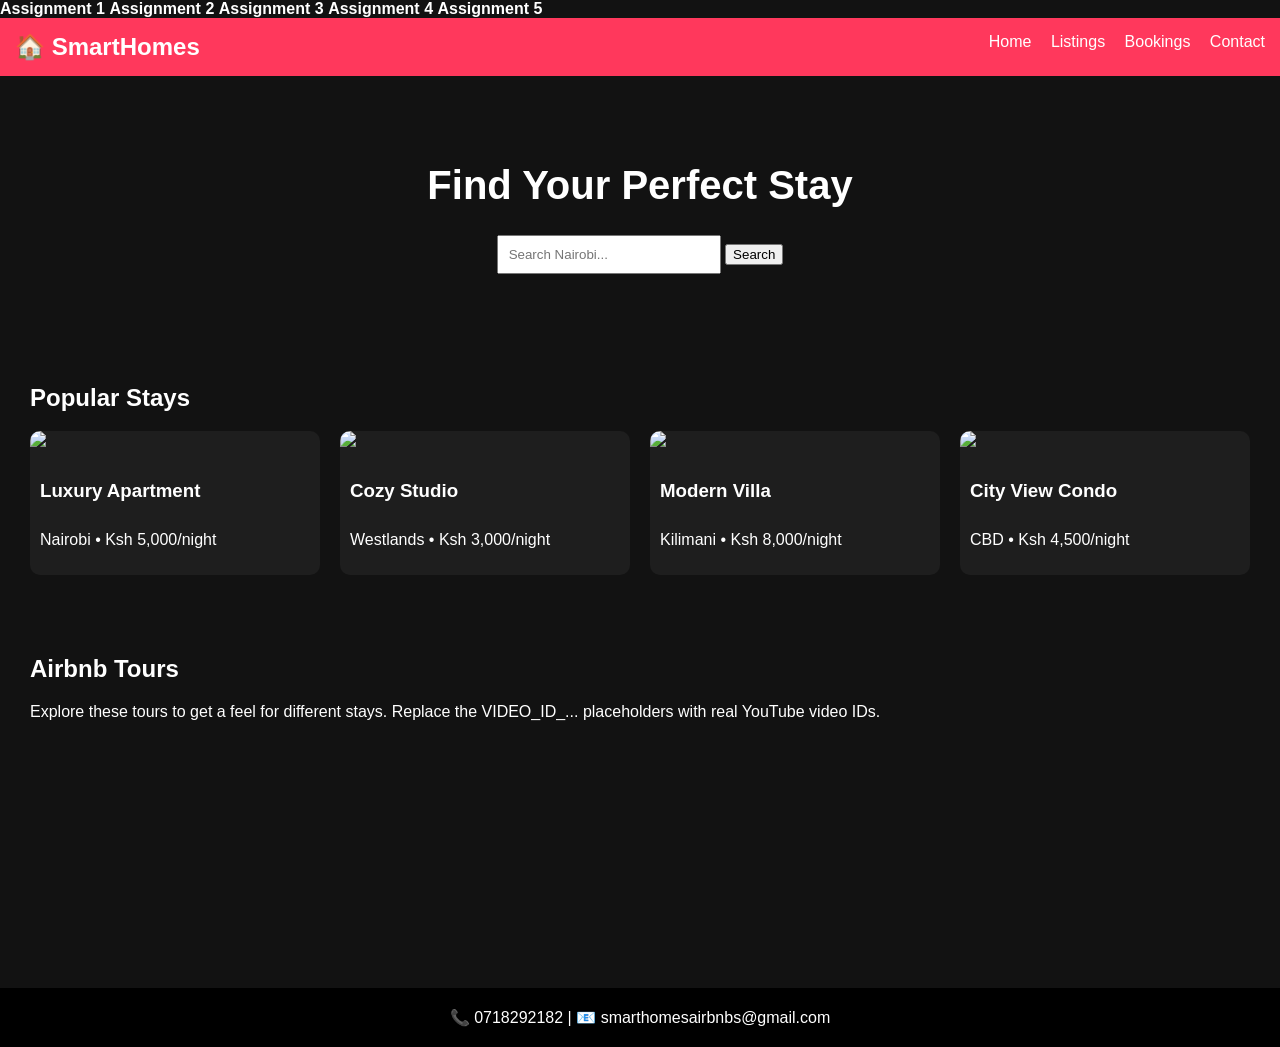
==== commit 60ffc472: "Update index.html" ====
--- a/index.html
+++ b/index.html
@@ -1,323 +1,208 @@
 <!DOCTYPE html>
 <html lang="en">
 <head>
-  <meta charset="UTF-8" />
-  <meta name="viewport" content="width=device-width, initial-scale=1.0"/>
-  <title>SmartHomes BnBs – Home</title>
-  <link rel="stylesheet" href="style.css"/>
+<meta charset="UTF-8">
+    <a href="https://mist-blip.github.io/23-1279SMARTHOMESBNBS/assignment1.html" style="color:white; text-decoration: none; font-weight: bold;">Assignment 1</a>
+   <a href="https://mist-blip.github.io/23-1279SMARTHOMESBNBS/assignment2.html" style="color:white; text-decoration: none; font-weight: bold;">Assignment 2</a>
+   <a href="https://mist-blip.github.io/23-1279SMARTHOMESBNBS/assignment3.html" style="color:white; text-decoration: none; font-weight: bold;">Assignment 3</a>
+   <a href="https://mist-blip.github.io/23-1279SMARTHOMESBNBS/assignment4.html" style="color:white; text-decoration: none; font-weight: bold;">Assignment 4</a>
+   <a href="https://mist-blip.github.io/23-1279SMARTHOMESBNBS/assignment5.html" style="color:white; text-decoration: none; font-weight: bold;">Assignment 5</a>
+  <header>
+<title>SmartHomes Airbnb</title>
+
+<style>
+body {
+    margin: 0;
+    font-family: Arial;
+    background: #121212;
+    color: white;
+}
+
+/* NAVBAR */
+nav {
+    background: #ff385c;
+    padding: 15px;
+    display: flex;
+    justify-content: space-between;
+}
+
+nav h2 {
+    margin: 0;
+}
+
+nav a {
+    color: white;
+    margin-left: 15px;
+    text-decoration: none;
+}
+
+/* HERO */
+.hero {
+    text-align: center;
+    padding: 60px;
+    background: url('https://images.unsplash.com/photo-1507089947368-19c1da9775ae') center/cover;
+}
+
+.hero h1 {
+    font-size: 40px;
+}
+
+.search input {
+    padding: 10px;
+    width: 200px;
+}
+
+/* LISTINGS */
+.listings {
+    padding: 30px;
+}
+
+.grid {
+    display: grid;
+    grid-template-columns: repeat(auto-fit, minmax(250px, 1fr));
+    gap: 20px;
+}
+
+.card {
+    background: #1e1e1e;
+    border-radius: 10px;
+    overflow: hidden;
+    transition: 0.3s;
+}
+
+.card:hover {
+    transform: scale(1.05);
+}
+
+.card img {
+    width: 100%;
+}
+
+.card h3 {
+    padding: 10px;
+}
+
+.card p {
+    padding: 0 10px 10px;
+}
+
+/* FOOTER */
+footer {
+    text-align: center;
+    padding: 20px;
+    background: black;
+}
+
+/* VIDEOS */
+.videos {
+    padding: 30px;
+}
+.video-grid {
+    display: grid;
+    grid-template-columns: repeat(auto-fit, minmax(300px, 1fr));
+    gap: 20px;
+}
+.video-wrapper {
+    position: relative;
+    width: 100%;
+    padding-bottom: 56.25%; /* 16:9 */
+    height: 0;
+}
+.video-wrapper iframe {
+    position: absolute;
+    top: 0;
+    left: 0;
+    width: 100%;
+    height: 100%;
+    border: 0;
+}
+</style>
+
 </head>
-  <a href="https://mist-blip/23-1279SMARTHOMESBNBS/blob/main/index.html/assignment1.html" style="color:white; text-decoration: none; font-weight: bold;">Assignment 1</a>
-  <a href="https://mist-blip/23-1279SMARTHOMESBNBS/blob/main/index.html/assignment2.html" style="color:white; text-decoration: none; font-weight: bold;">Assignment 2</a>
-  <a href="https://mist-blip/23-1279SMARTHOMESBNBS/blob/main/index.html/assignment3.html" style="color:white; text-decoration: none; font-weight: bold;">Assignment 3</a>
-  <a href="https://mist-blip/23-1279SMARTHOMESBNBS/blob/main/index.html/assignment4.html" style="color:white; text-decoration: none; font-weight: bold;">Assignment 4</a>
-  <a href="https://mist-blip/23-1279SMARTHOMESBNBS/blob/main/index.html/assignment5.html" style="color:white; text-decoration: none; font-weight: bold;">Assignment 5</a>
 <body>
 
-<nav id="navbar"></nav>
+<!-- NAVBAR -->
+<nav>
+    <h2>🏠 SmartHomes</h2>
+    <div>
+        <a href="#">Home</a>
+        <a href="#">Listings</a>
+        <a href="#">Bookings</a>
+        <a href="#">Contact</a>
+    </div>
+</nav>
 
 <!-- HERO -->
-<section class="hero">
-  <div class="hero-bg"></div>
-  <div class="hero-content">
-    <h1>Find Your <span>Perfect</span> Stay</h1>
-    <p>Handpicked homes across Kenya — cozy, smart & unforgettable</p>
-    <div class="search-bar">
-      <input type="text" placeholder="🔍 Where are you going?" />
-      <input type="date" title="Check-in" />
-      <input type="date" title="Check-out" />
-      <input type="number" placeholder="Guests" min="1" max="20" style="max-width:90px"/>
-      <button class="btn-search" onclick="showToast('Searching available homes... 🏠')">Search</button>
-    </div>
-  </div>
-</section>
-
-<!-- STATS BAR -->
-<div class="stats-bar">
-  <div class="stat-item"><h2>500+</h2><p>Listed Properties</p></div>
-  <div class="stat-item"><h2>12K+</h2><p>Happy Guests</p></div>
-  <div class="stat-item"><h2>47</h2><p>Cities Covered</p></div>
-  <div class="stat-item"><h2>4.9★</h2><p>Average Rating</p></div>
+<div class="hero">
+    <h1>Find Your Perfect Stay</h1>
+    <div class="search">
+        <input type="text" placeholder="Search Nairobi...">
+        <button>Search</button>
+    </div>
 </div>
 
-<!-- FEATURED LISTINGS (2-column intro + 3-col grid) -->
-<section class="section">
-  <h2 class="section-title">🏡 Featured Homes</h2>
-  <p class="section-sub">Carefully selected properties for every taste and budget</p>
-
-  <!-- 2-COLUMN LAYOUT -->
-  <div class="col-2" style="margin-bottom:32px">
-    <div class="glass listing-card">
-      <img src="https://images.unsplash.com/photo-1600596542815-ffad4c1539a9?w=800&q=80" alt="Luxury Villa Diani"/>
-      <div class="card-body">
-        <span class="tag">⭐ Top Pick</span>
-        <h3>Luxury Ocean Villa</h3>
-        <p class="location">📍 Diani Beach, Kwale</p>
-        <div class="rating">★★★★★ (128 reviews)</div>
-        <p class="price">$200 <small style="color:#c9a882;font-weight:400">/night</small></p>
-        <div class="amenities">
-          <span class="amenity">🏊 Pool</span><span class="amenity">🌊 Beachfront</span>
-          <span class="amenity">📶 WiFi</span><span class="amenity">🚗 Parking</span>
-        </div>
-        <button class="btn-book" onclick="showToast('Redirecting to booking... ✅')">Book Now</button>
-      </div>
-    </div>
-    <div class="glass listing-card">
-      <img src="https://images.unsplash.com/photo-1512917774080-9991f1c4c750?w=800&q=80" alt="Modern Nairobi Apartment"/>
-      <div class="card-body">
-        <span class="tag">🔥 Hot Deal</span>
-        <h3>Modern City Apartment</h3>
-        <p class="location">📍 Westlands, Nairobi</p>
-        <div class="rating">★★★★☆ (94 reviews)</div>
-        <p class="price">$80 <small style="color:#c9a882;font-weight:400">/night</small></p>
-        <div class="amenities">
-          <span class="amenity">🏋️ Gym</span><span class="amenity">🔒 Security</span>
-          <span class="amenity">📶 WiFi</span><span class="amenity">🍳 Kitchen</span>
-        </div>
-        <button class="btn-book" onclick="showToast('Redirecting to booking... ✅')">Book Now</button>
-      </div>
-    </div>
-  </div>
-
-  <!-- 3-COLUMN GRID -->
-  <div class="col-3">
-    <div class="glass listing-card">
-      <img src="https://images.unsplash.com/photo-1449158743715-0a90ebb6d2d8?w=600&q=80" alt="Cozy Cabin Naivasha"/>
-      <div class="card-body">
-        <h3>Cozy Lakeside Cabin</h3>
-        <p class="location">📍 Naivasha, Nakuru</p>
-        <div class="rating">★★★★★ (76 reviews)</div>
-        <p class="price">$90 <small style="color:#c9a882;font-weight:400">/night</small></p>
-        <button class="btn-book" onclick="showToast('Redirecting to booking... ✅')">Book Now</button>
-      </div>
-    </div>
-    <div class="glass listing-card">
-      <img src="https://images.unsplash.com/photo-1505691938895-1758d7feb511?w=600&q=80" alt="Beach House Mombasa"/>
-      <div class="card-body">
-        <h3>Tropical Beach House</h3>
-        <p class="location">📍 Nyali, Mombasa</p>
-        <div class="rating">★★★★☆ (112 reviews)</div>
-        <p class="price">$120 <small style="color:#c9a882;font-weight:400">/night</small></p>
-        <button class="btn-book" onclick="showToast('Redirecting to booking... ✅')">Book Now</button>
-      </div>
-    </div>
-    <div class="glass listing-card">
-      <img src="https://images.unsplash.com/photo-1416331108676-a22ccb276e35?w=600&q=80" alt="Farmhouse Nakuru"/>
-      <div class="card-body">
-        <h3>Rustic Farmhouse</h3>
-        <p class="location">📍 Nakuru, Rift Valley</p>
-        <div class="rating">★★★★☆ (58 reviews)</div>
-        <p class="price">$70 <small style="color:#c9a882;font-weight:400">/night</small></p>
-        <button class="btn-book" onclick="showToast('Redirecting to booking... ✅')">Book Now</button>
-      </div>
-    </div>
-  </div>
-</section>
-
-<div class="flame-divider">🔥 🔥 🔥</div>
-
-<!-- VIDEOS SECTION -->
-<section class="section" style="padding-top:0">
-  <h2 class="section-title">🎬 Virtual Tours</h2>
-  <p class="section-sub">Take a peek inside our most popular properties</p>
-  <div class="col-2">
-    <div class="video-wrap glass">
-      <div class="video-container">
-        <iframe src="https://www.youtube.com/embed/dQw4w9WgXcQ?rel=0"
-          title="BnB House Tour" allowfullscreen></iframe>
-      </div>
-      <p>🏡 Luxury BnB House Tour — Full Walkthrough</p>
-    </div>
-    <div class="video-wrap glass">
-      <div class="video-container">
-        <iframe src="https://www.youtube.com/embed/9bZkp7q19f0?rel=0"
-          title="Cozy BnB Tour" allowfullscreen></iframe>
-      </div>
-      <p>🌲 Cozy BnB Interior Tour — Charming & Rustic</p>
-    </div>
-  </div>
-</section>
-
-<div class="flame-divider">🔥 🔥 🔥</div>
-
-<!-- LA MANSION TOURS -->
-<section class="section" style="padding-top:0">
-  <h2 class="section-title">🏛️ LA Mansion Tours</h2>
-  <p class="section-sub">Get inspired by the most jaw-dropping mansions in Los Angeles</p>
-  <div class="col-2">
-    <div class="video-wrap glass">
-      <div class="video-container">
-        <iframe src="https://www.youtube.com/embed/JGwWNGJdvx8?rel=0"
-          title="Beverly Hills Mansion Tour" allowfullscreen></iframe>
-      </div>
-      <p>🌴 Beverly Hills Mega Mansion Tour — Los Angeles</p>
-    </div>
-    <div class="video-wrap glass">
-      <div class="video-container">
-        <iframe src="https://www.youtube.com/embed/kJQP7kiw5Fk?rel=0"
-          title="Hollywood Hills Mansion Tour" allowfullscreen></iframe>
-      </div>
-      <p>✨ Hollywood Hills Luxury Mansion Tour — Los Angeles</p>
-    </div>
-  </div>
-</section>
-
-<div class="flame-divider">🔥 🔥 🔥</div>
-
-<!-- PRICING TABLE (full width) -->
-<section class="section" style="padding-top:0">
-  <h2 class="section-title">💰 Pricing Overview</h2>
-  <p class="section-sub">Transparent pricing — no hidden fees</p>
-  <div class="table-wrap">
-    <table>
-      <thead>
-        <tr>
-          <th>Property</th><th>Location</th><th>Type</th>
-          <th>Per Night</th><th>Per Week</th><th>Availability</th>
-        </tr>
-      </thead>
-      <tbody>
-        <tr>
-          <td>🏖️ Ocean Villa</td><td>Diani Beach</td><td>Villa</td>
-          <td>$200</td><td>$1,200</td><td><span class="badge badge-green">Available</span></td>
-        </tr>
-        <tr>
-          <td>🏙️ City Apartment</td><td>Nairobi</td><td>Apartment</td>
-          <td>$80</td><td>$480</td><td><span class="badge badge-orange">2 Left</span></td>
-        </tr>
-        <tr>
-          <td>🌲 Lakeside Cabin</td><td>Naivasha</td><td>Cabin</td>
-          <td>$90</td><td>$540</td><td><span class="badge badge-green">Available</span></td>
-        </tr>
-        <tr>
-          <td>🌊 Beach House</td><td>Mombasa</td><td>House</td>
-          <td>$120</td><td>$720</td><td><span class="badge badge-red">Booked</span></td>
-        </tr>
-        <tr>
-          <td>🌾 Farmhouse</td><td>Nakuru</td><td>Farmhouse</td>
-          <td>$70</td><td>$420</td><td><span class="badge badge-green">Available</span></td>
-        </tr>
-      </tbody>
-    </table>
-  </div>
-
-  <!-- BOOKINGS TABLE (full width) -->
-  <h2 class="section-title" style="margin-top:20px">📋 Recent Bookings</h2>
-  <p class="section-sub">Live booking activity on our platform</p>
-  <div class="table-wrap">
-    <table>
-      <thead>
-        <tr>
-          <th>#</th><th>Guest Name</th><th>Property</th>
-          <th>Check-In</th><th>Check-Out</th><th>Guests</th><th>Status</th>
-        </tr>
-      </thead>
-      <tbody>
-        <tr><td>001</td><td>John Kamau</td><td>Ocean Villa</td><td>12 Aug 2026</td><td>16 Aug 2026</td><td>4</td><td><span class="badge badge-green">Confirmed</span></td></tr>
-        <tr><td>002</td><td>Mary Wanjiku</td><td>Lakeside Cabin</td><td>15 Aug 2026</td><td>18 Aug 2026</td><td>2</td><td><span class="badge badge-green">Confirmed</span></td></tr>
-        <tr><td>003</td><td>Alex Odhiambo</td><td>City Apartment</td><td>20 Aug 2026</td><td>22 Aug 2026</td><td>1</td><td><span class="badge badge-orange">Pending</span></td></tr>
-        <tr><td>004</td><td>Grace Achieng</td><td>Beach House</td><td>25 Aug 2026</td><td>30 Aug 2026</td><td>6</td><td><span class="badge badge-red">Cancelled</span></td></tr>
-        <tr><td>005</td><td>Brian Mutua</td><td>Farmhouse</td><td>01 Sep 2026</td><td>05 Sep 2026</td><td>3</td><td><span class="badge badge-green">Confirmed</span></td></tr>
-      </tbody>
-    </table>
-  </div>
-</section>
-
-<div class="flame-divider">🔥 🔥 🔥</div>
-
-<!-- NESTED LIST + PARAGRAPHS (2-column) -->
-<section class="section" style="padding-top:0">
-  <div class="col-2">
-
-    <!-- NESTED LIST -->
-    <div>
-      <h2 class="section-title" style="text-align:left">🏘️ Property Categories</h2>
-      <p class="section-sub" style="text-align:left;margin-bottom:20px">Browse by home type</p>
-      <ul class="nested-list">
-        <li>
-          <strong>🏰 Luxury Homes</strong>
-          <ul>
-            <li>Ocean Villa — Diani Beach</li>
-            <li>Penthouse Suite — Nairobi CBD</li>
-            <li>Private Island Retreat — Lamu</li>
-          </ul>
-        </li>
-        <li>
-          <strong>💼 Budget-Friendly Homes</strong>
-          <ul>
-            <li>Studio Apartment — Thika Road</li>
-            <li>Shared Bungalow — Eldoret</li>
-            <li>Hostel Room — Kisumu</li>
-          </ul>
-        </li>
-        <li>
-          <strong>🌿 Nature & Eco Homes</strong>
-          <ul>
-            <li>Lakeside Cabin — Naivasha</li>
-            <li>Treehouse — Kakamega Forest</li>
-            <li>Eco Lodge — Amboseli</li>
-          </ul>
-        </li>
-        <li>
-          <strong>🌊 Beach & Coastal Homes</strong>
-          <ul>
-            <li>Tropical Beach House — Mombasa</li>
-            <li>Coral Cottage — Malindi</li>
-            <li>Seafront Bungalow — Watamu</li>
-          </ul>
-        </li>
-        <li>
-          <strong>🤖 Smart & Modern Homes</strong>
-          <ul>
-            <li>Smart Villa — Karen, Nairobi</li>
-            <li>Eco Smart Home — Kiambu</li>
-            <li>Tech Apartment — Westlands</li>
-          </ul>
-        </li>
-      </ul>
-    </div>
-
-    <!-- PARAGRAPHS -->
-    <div>
-      <h2 class="section-title" style="text-align:left">📖 Why SmartHomes?</h2>
-      <p class="section-sub" style="text-align:left;margin-bottom:20px">What makes us different</p>
-
-      <div class="para-card">
-        <h4>🔥 Cozy Comfort Guaranteed</h4>
-        At SmartHomes BnBs, every property is personally inspected to ensure it meets our <span class="highlight">Cozy Comfort Standard</span>. From plush bedding to warm lighting, we make sure your stay feels like home — or even better.
-      </div>
-
-      <div class="para-card">
-        <h4>🛡️ Safe & Secure Bookings</h4>
-        Your safety is our top priority. All transactions are <span class="highlight">encrypted and protected</span>. Our hosts are verified, and every property undergoes a thorough background check before being listed on our platform.
-      </div>
-
-      <div class="para-card">
-        <h4>🌍 Discover Kenya Like Never Before</h4>
-        From the <span class="highlight">white sands of Diani</span> to the misty highlands of Naivasha, SmartHomes BnBs connects you with authentic Kenyan experiences. Each home tells a unique story of its location.
-      </div>
-
-      <div class="para-card">
-        <h4>💬 24/7 Guest Support</h4>
-        Our dedicated support team is available <span class="highlight">around the clock</span> to assist with any questions, changes, or emergencies. We're just a message or call away — always.
-      </div>
-
-      <div class="para-card">
-        <h4>♻️ Eco-Friendly Stays</h4>
-        We partner with <span class="highlight">eco-conscious hosts</span> who use solar energy, rainwater harvesting, and sustainable materials. Travel responsibly and leave a lighter footprint on our beautiful planet.
-      </div>
-    </div>
-
-  </div>
-</section>
-
-<footer id="footer"></footer>
-<div id="toast"></div>
-<button id="scrollTop" onclick="window.scrollTo({top:0,behavior:'smooth'})">↑</button>
-
-<script src="shared.js"></script>
-<script>
-  renderNav('index.html');
-  renderFooter();
-</script>
+<!-- LISTINGS -->
+<div class="listings">
+    <h2>Popular Stays</h2>
+
+    <div class="grid">
+
+        <div class="card">
+            <img src="https://images.unsplash.com/photo-1560448204-e02f11c3d0e2">
+            <h3>Luxury Apartment</h3>
+            <p>Nairobi • Ksh 5,000/night</p>
+        </div>
+
+        <div class="card">
+            <img src="https://images.unsplash.com/photo-1505691938895-1758d7feb511">
+            <h3>Cozy Studio</h3>
+            <p>Westlands • Ksh 3,000/night</p>
+        </div>
+
+        <div class="card">
+            <img src="https://images.unsplash.com/photo-1522708323590-d24dbb6b0267">
+            <h3>Modern Villa</h3>
+            <p>Kilimani • Ksh 8,000/night</p>
+        </div>
+
+        <div class="card">
+            <img src="https://images.unsplash.com/photo-1505693416388-ac5ce068fe85">
+            <h3>City View Condo</h3>
+            <p>CBD • Ksh 4,500/night</p>
+        </div>
+
+    </div>
+</div>
+
+<!-- FOOTER -->
+<!-- AIRBNB TOURS (YouTube embeds) -->
+<div class="videos">
+    <h2>Airbnb Tours</h2>
+    <p>Explore these tours to get a feel for different stays. Replace the VIDEO_ID_... placeholders with real YouTube video IDs.</p>
+
+    <div class="video-grid">
+        <div class="video-wrapper">
+            <!-- Ryan Trahan — I Tried Every Airbnb Category -->
+            <iframe src="https://www.youtube.com/embed/9ZXzsjeRtdk" title="Airbnb Tour 1 - Ryan Trahan" allowfullscreen loading="lazy"></iframe>
+        </div>
+
+        <div class="video-wrapper">
+            <!-- Never Before Seen Floor plan! Airbnb Cabin Tour! (Levi Kelly Tours) -->
+            <iframe src="https://www.youtube.com/embed/41FbSm-TkYE" title="Airbnb Tour 2 - Cabin Tour" allowfullscreen loading="lazy"></iframe>
+        </div>
+
+        <div class="video-wrapper">
+            <!-- Architectural Digest — Inside a Woodland Home Built Over Water -->
+            <iframe src="https://www.youtube.com/embed/OgribLSWhNE" title="Airbnb Tour 3 - Woodland Home (Architectural Digest)" allowfullscreen loading="lazy"></iframe>
+        </div>
+    </div>
+</div>
+
+<footer>
+    📞 0718292182 | 📧 smarthomesairbnbs@gmail.com
+</footer>
+
 </body>
 </html>
+      
+        
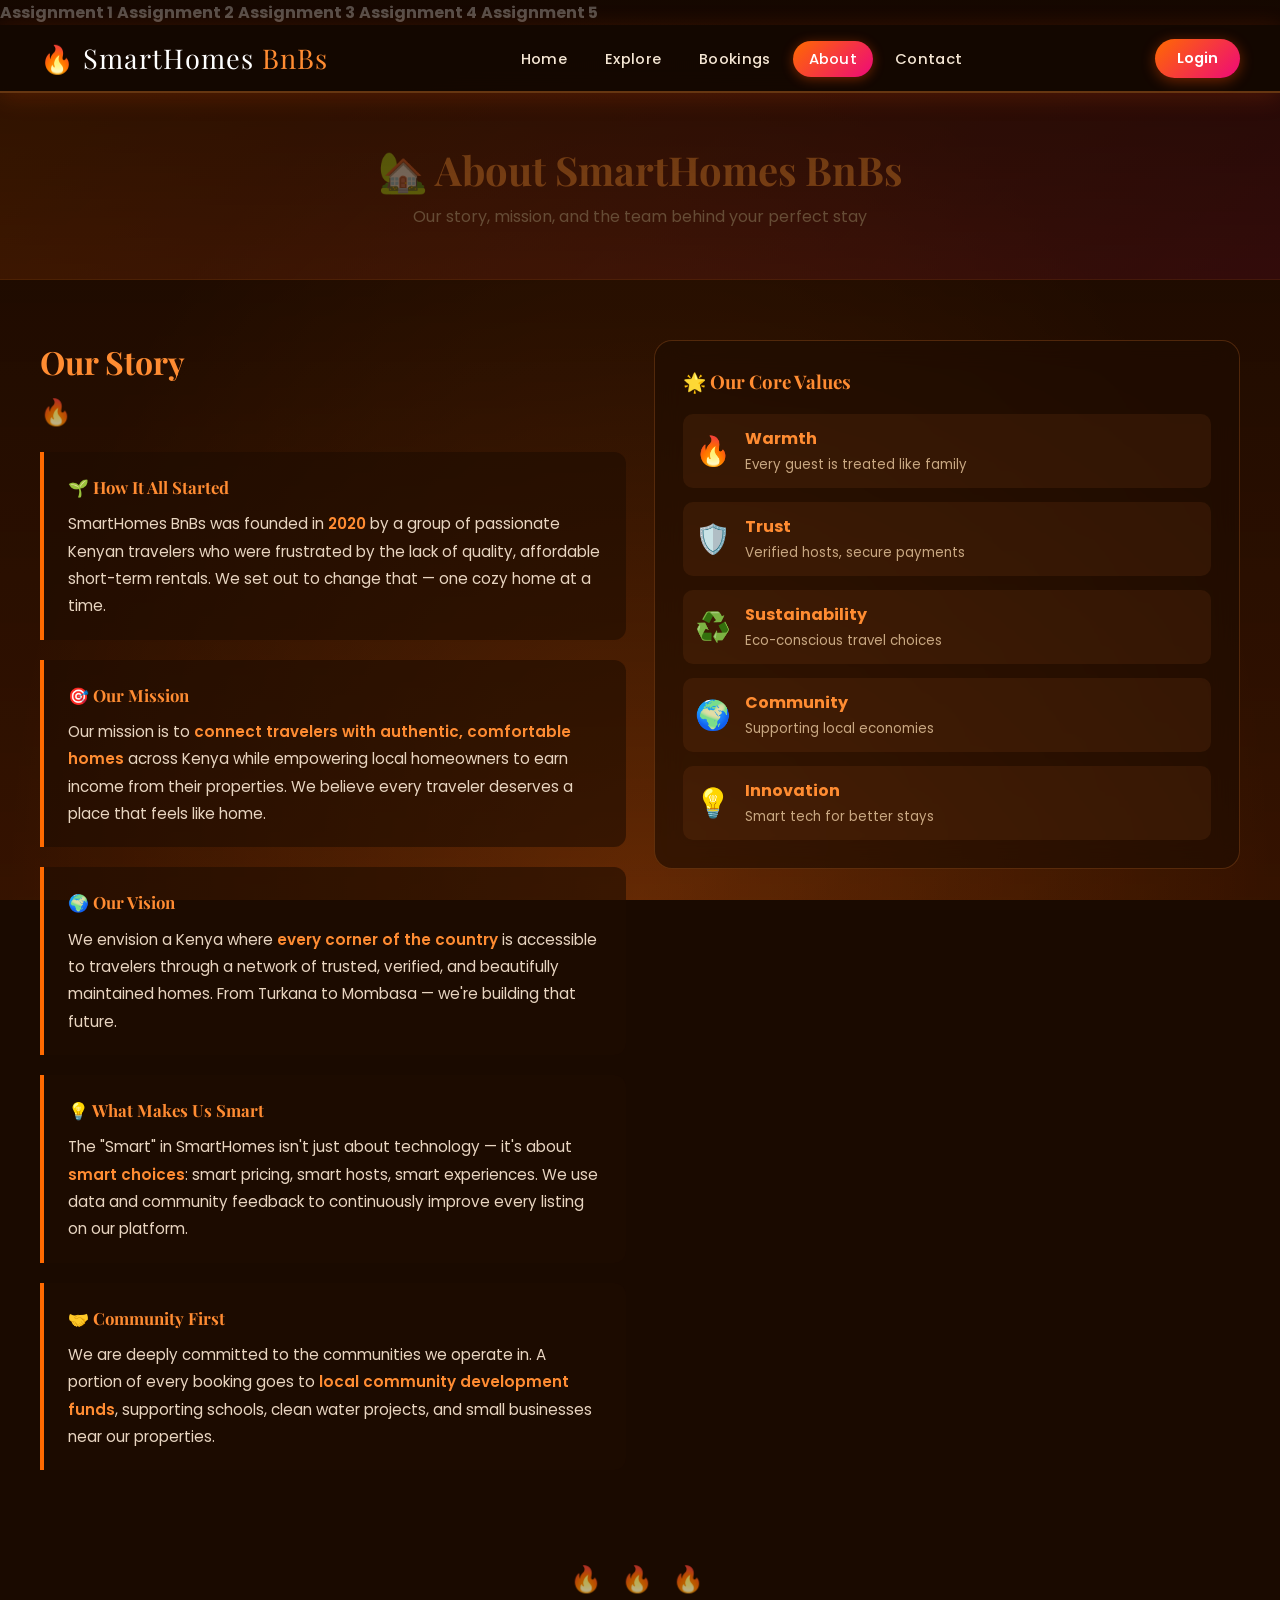
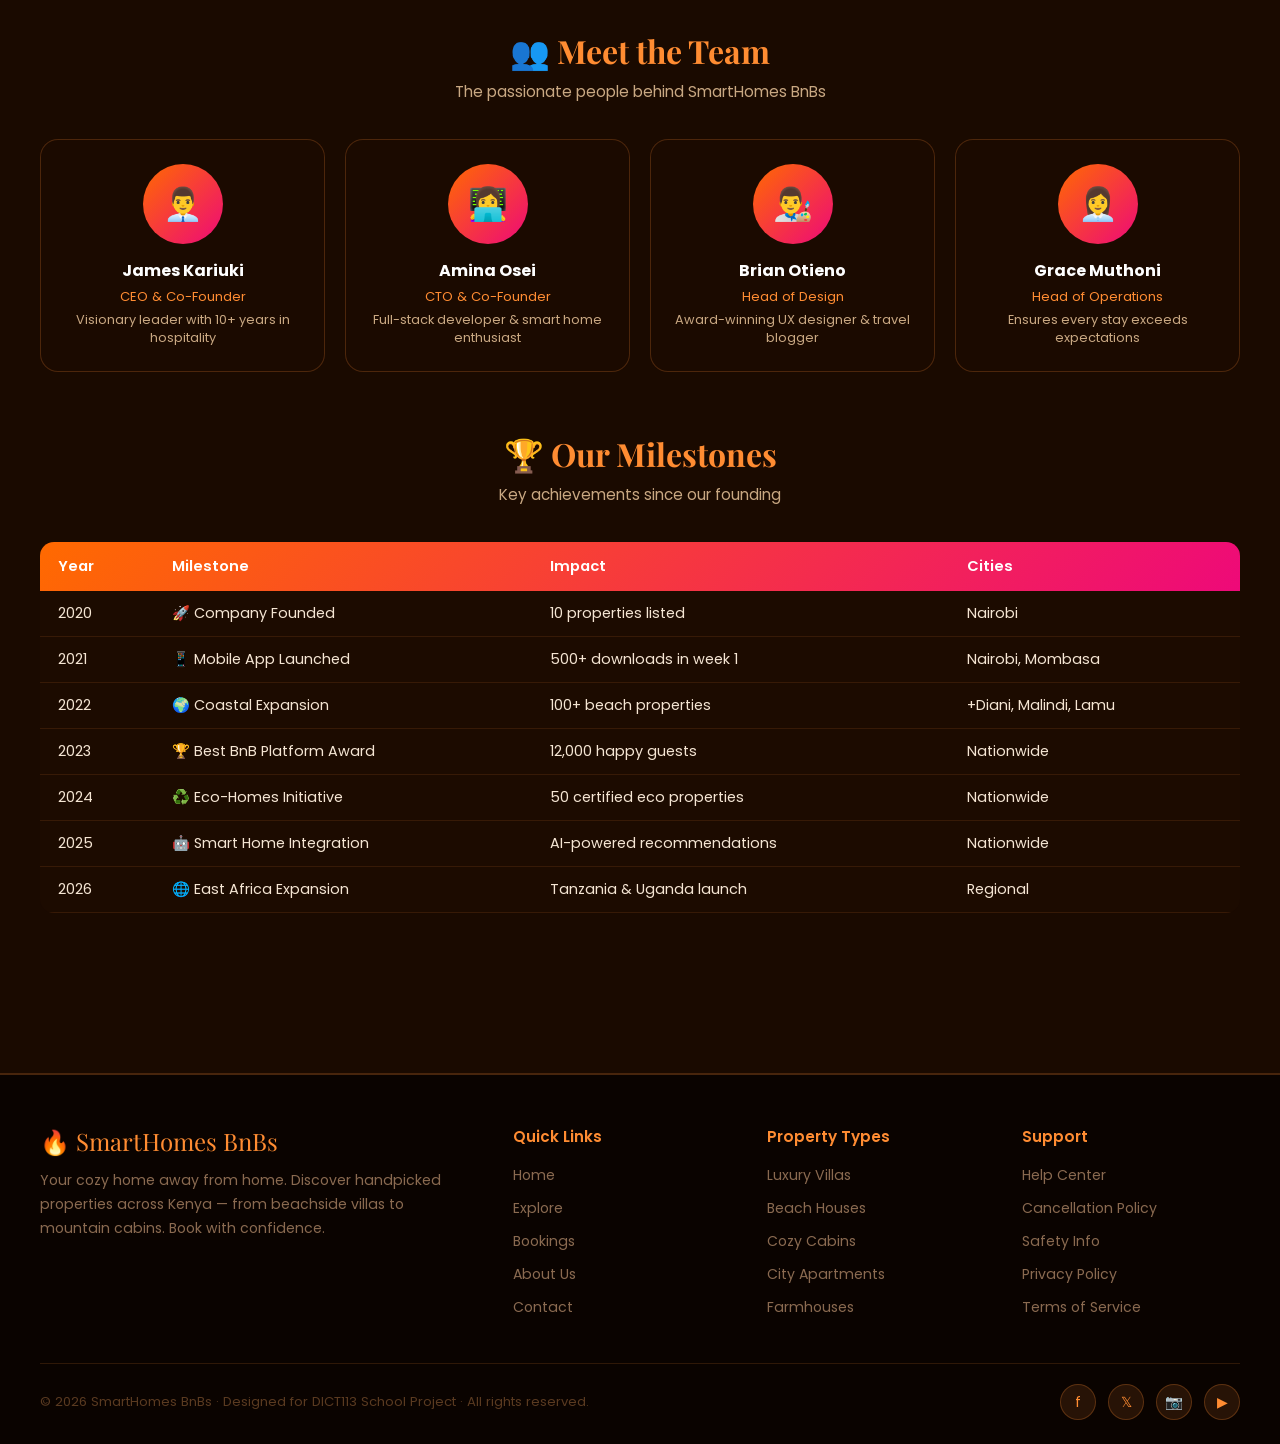
==== commit bebe0990: "Refactor index.html structure and content" ====
--- a/index.html
+++ b/index.html
@@ -1,208 +1,152 @@
 <!DOCTYPE html>
 <html lang="en">
 <head>
-<meta charset="UTF-8">
-    <a href="https://mist-blip.github.io/23-1279SMARTHOMESBNBS/assignment1.html" style="color:white; text-decoration: none; font-weight: bold;">Assignment 1</a>
+  <meta charset="UTF-8"/>
+  <a href="https://mist-blip.github.io/23-1279SMARTHOMESBNBS/assignment1.html" style="color:white; text-decoration: none; font-weight: bold;">Assignment 1</a>
    <a href="https://mist-blip.github.io/23-1279SMARTHOMESBNBS/assignment2.html" style="color:white; text-decoration: none; font-weight: bold;">Assignment 2</a>
    <a href="https://mist-blip.github.io/23-1279SMARTHOMESBNBS/assignment3.html" style="color:white; text-decoration: none; font-weight: bold;">Assignment 3</a>
    <a href="https://mist-blip.github.io/23-1279SMARTHOMESBNBS/assignment4.html" style="color:white; text-decoration: none; font-weight: bold;">Assignment 4</a>
    <a href="https://mist-blip.github.io/23-1279SMARTHOMESBNBS/assignment5.html" style="color:white; text-decoration: none; font-weight: bold;">Assignment 5</a>
-  <header>
-<title>SmartHomes Airbnb</title>
-
-<style>
-body {
-    margin: 0;
-    font-family: Arial;
-    background: #121212;
-    color: white;
-}
-
-/* NAVBAR */
-nav {
-    background: #ff385c;
-    padding: 15px;
-    display: flex;
-    justify-content: space-between;
-}
-
-nav h2 {
-    margin: 0;
-}
-
-nav a {
-    color: white;
-    margin-left: 15px;
-    text-decoration: none;
-}
-
-/* HERO */
-.hero {
-    text-align: center;
-    padding: 60px;
-    background: url('https://images.unsplash.com/photo-1507089947368-19c1da9775ae') center/cover;
-}
-
-.hero h1 {
-    font-size: 40px;
-}
-
-.search input {
-    padding: 10px;
-    width: 200px;
-}
-
-/* LISTINGS */
-.listings {
-    padding: 30px;
-}
-
-.grid {
-    display: grid;
-    grid-template-columns: repeat(auto-fit, minmax(250px, 1fr));
-    gap: 20px;
-}
-
-.card {
-    background: #1e1e1e;
-    border-radius: 10px;
-    overflow: hidden;
-    transition: 0.3s;
-}
-
-.card:hover {
-    transform: scale(1.05);
-}
-
-.card img {
-    width: 100%;
-}
-
-.card h3 {
-    padding: 10px;
-}
-
-.card p {
-    padding: 0 10px 10px;
-}
-
-/* FOOTER */
-footer {
-    text-align: center;
-    padding: 20px;
-    background: black;
-}
-
-/* VIDEOS */
-.videos {
-    padding: 30px;
-}
-.video-grid {
-    display: grid;
-    grid-template-columns: repeat(auto-fit, minmax(300px, 1fr));
-    gap: 20px;
-}
-.video-wrapper {
-    position: relative;
-    width: 100%;
-    padding-bottom: 56.25%; /* 16:9 */
-    height: 0;
-}
-.video-wrapper iframe {
-    position: absolute;
-    top: 0;
-    left: 0;
-    width: 100%;
-    height: 100%;
-    border: 0;
-}
-</style>
-
+  <meta name="viewport" content="width=device-width, initial-scale=1.0"/>
+  <title>SmartHomes BnBs – About</title>
+  <link rel="stylesheet" href="style.css"/>
 </head>
 <body>
 
-<!-- NAVBAR -->
-<nav>
-    <h2>🏠 SmartHomes</h2>
-    <div>
-        <a href="#">Home</a>
-        <a href="#">Listings</a>
-        <a href="#">Bookings</a>
-        <a href="#">Contact</a>
-    </div>
-</nav>
+<nav id="navbar"></nav>
 
-<!-- HERO -->
-<div class="hero">
-    <h1>Find Your Perfect Stay</h1>
-    <div class="search">
-        <input type="text" placeholder="Search Nairobi...">
-        <button>Search</button>
-    </div>
+<div class="page-banner">
+  <h1>🏡 About SmartHomes BnBs</h1>
+  <p>Our story, mission, and the team behind your perfect stay</p>
 </div>
 
-<!-- LISTINGS -->
-<div class="listings">
-    <h2>Popular Stays</h2>
+<!-- MISSION + STORY (2 columns) -->
+<section class="section">
+  <div class="col-2">
+    <div>
+      <h2 class="section-title" style="text-align:left">Our Story</h2>
+      <div class="flame-divider" style="text-align:left;margin-bottom:20px">🔥</div>
 
-    <div class="grid">
+      <div class="para-card">
+        <h4>🌱 How It All Started</h4>
+        SmartHomes BnBs was founded in <span class="highlight">2020</span> by a group of passionate Kenyan travelers who were frustrated by the lack of quality, affordable short-term rentals. We set out to change that — one cozy home at a time.
+      </div>
 
-        <div class="card">
-            <img src="https://images.unsplash.com/photo-1560448204-e02f11c3d0e2">
-            <h3>Luxury Apartment</h3>
-            <p>Nairobi • Ksh 5,000/night</p>
+      <div class="para-card">
+        <h4>🎯 Our Mission</h4>
+        Our mission is to <span class="highlight">connect travelers with authentic, comfortable homes</span> across Kenya while empowering local homeowners to earn income from their properties. We believe every traveler deserves a place that feels like home.
+      </div>
+
+      <div class="para-card">
+        <h4>🌍 Our Vision</h4>
+        We envision a Kenya where <span class="highlight">every corner of the country</span> is accessible to travelers through a network of trusted, verified, and beautifully maintained homes. From Turkana to Mombasa — we're building that future.
+      </div>
+
+      <div class="para-card">
+        <h4>💡 What Makes Us Smart</h4>
+        The "Smart" in SmartHomes isn't just about technology — it's about <span class="highlight">smart choices</span>: smart pricing, smart hosts, smart experiences. We use data and community feedback to continuously improve every listing on our platform.
+      </div>
+
+      <div class="para-card">
+        <h4>🤝 Community First</h4>
+        We are deeply committed to the communities we operate in. A portion of every booking goes to <span class="highlight">local community development funds</span>, supporting schools, clean water projects, and small businesses near our properties.
+      </div>
+    </div>
+
+    <div>
+      
+
+      <!-- VALUES -->
+      <div class="glass" style="padding:28px">
+        <h3 style="color:#ff8c32;font-family:'Playfair Display',serif;margin-bottom:20px">🌟 Our Core Values</h3>
+        <div style="display:flex;flex-direction:column;gap:14px">
+          <div style="display:flex;align-items:center;gap:14px;padding:12px;background:rgba(255,140,50,0.08);border-radius:10px">
+            <span style="font-size:1.8rem">🔥</span>
+            <div><strong style="color:#ff8c32">Warmth</strong><br/><small style="color:#c9a882">Every guest is treated like family</small></div>
+          </div>
+          <div style="display:flex;align-items:center;gap:14px;padding:12px;background:rgba(255,140,50,0.08);border-radius:10px">
+            <span style="font-size:1.8rem">🛡️</span>
+            <div><strong style="color:#ff8c32">Trust</strong><br/><small style="color:#c9a882">Verified hosts, secure payments</small></div>
+          </div>
+          <div style="display:flex;align-items:center;gap:14px;padding:12px;background:rgba(255,140,50,0.08);border-radius:10px">
+            <span style="font-size:1.8rem">♻️</span>
+            <div><strong style="color:#ff8c32">Sustainability</strong><br/><small style="color:#c9a882">Eco-conscious travel choices</small></div>
+          </div>
+          <div style="display:flex;align-items:center;gap:14px;padding:12px;background:rgba(255,140,50,0.08);border-radius:10px">
+            <span style="font-size:1.8rem">🌍</span>
+            <div><strong style="color:#ff8c32">Community</strong><br/><small style="color:#c9a882">Supporting local economies</small></div>
+          </div>
+          <div style="display:flex;align-items:center;gap:14px;padding:12px;background:rgba(255,140,50,0.08);border-radius:10px">
+            <span style="font-size:1.8rem">💡</span>
+            <div><strong style="color:#ff8c32">Innovation</strong><br/><small style="color:#c9a882">Smart tech for better stays</small></div>
+          </div>
         </div>
+      </div>
+    </div>
+  </div>
+</section>
 
-        <div class="card">
-            <img src="https://images.unsplash.com/photo-1505691938895-1758d7feb511">
-            <h3>Cozy Studio</h3>
-            <p>Westlands • Ksh 3,000/night</p>
-        </div>
+<div class="flame-divider">🔥 🔥 🔥</div>
 
-        <div class="card">
-            <img src="https://images.unsplash.com/photo-1522708323590-d24dbb6b0267">
-            <h3>Modern Villa</h3>
-            <p>Kilimani • Ksh 8,000/night</p>
-        </div>
+<!-- TEAM -->
+<section class="section" style="padding-top:0">
+  <h2 class="section-title">👥 Meet the Team</h2>
+  <p class="section-sub">The passionate people behind SmartHomes BnBs</p>
+  <div class="col-4">
+    <div class="glass" style="padding:24px;text-align:center">
+      <div style="width:80px;height:80px;border-radius:50%;background:linear-gradient(135deg,#ff6a00,#ee0979);display:flex;align-items:center;justify-content:center;font-size:2rem;margin:0 auto 14px">👨‍💼</div>
+      <h3 style="color:#fff;font-size:1rem">James Kariuki</h3>
+      <p style="color:#ff8c32;font-size:0.82rem;margin:4px 0">CEO & Co-Founder</p>
+      <p style="color:#c9a882;font-size:0.8rem">Visionary leader with 10+ years in hospitality</p>
+    </div>
+    <div class="glass" style="padding:24px;text-align:center">
+      <div style="width:80px;height:80px;border-radius:50%;background:linear-gradient(135deg,#ff6a00,#ee0979);display:flex;align-items:center;justify-content:center;font-size:2rem;margin:0 auto 14px">👩‍💻</div>
+      <h3 style="color:#fff;font-size:1rem">Amina Osei</h3>
+      <p style="color:#ff8c32;font-size:0.82rem;margin:4px 0">CTO & Co-Founder</p>
+      <p style="color:#c9a882;font-size:0.8rem">Full-stack developer & smart home enthusiast</p>
+    </div>
+    <div class="glass" style="padding:24px;text-align:center">
+      <div style="width:80px;height:80px;border-radius:50%;background:linear-gradient(135deg,#ff6a00,#ee0979);display:flex;align-items:center;justify-content:center;font-size:2rem;margin:0 auto 14px">👨‍🎨</div>
+      <h3 style="color:#fff;font-size:1rem">Brian Otieno</h3>
+      <p style="color:#ff8c32;font-size:0.82rem;margin:4px 0">Head of Design</p>
+      <p style="color:#c9a882;font-size:0.8rem">Award-winning UX designer & travel blogger</p>
+    </div>
+    <div class="glass" style="padding:24px;text-align:center">
+      <div style="width:80px;height:80px;border-radius:50%;background:linear-gradient(135deg,#ff6a00,#ee0979);display:flex;align-items:center;justify-content:center;font-size:2rem;margin:0 auto 14px">👩‍💼</div>
+      <h3 style="color:#fff;font-size:1rem">Grace Muthoni</h3>
+      <p style="color:#ff8c32;font-size:0.82rem;margin:4px 0">Head of Operations</p>
+      <p style="color:#c9a882;font-size:0.8rem">Ensures every stay exceeds expectations</p>
+    </div>
+  </div>
+</section>
 
-        <div class="card">
-            <img src="https://images.unsplash.com/photo-1505693416388-ac5ce068fe85">
-            <h3>City View Condo</h3>
-            <p>CBD • Ksh 4,500/night</p>
-        </div>
+<!-- MILESTONES TABLE -->
+<section class="section" style="padding-top:0">
+  <h2 class="section-title">🏆 Our Milestones</h2>
+  <p class="section-sub">Key achievements since our founding</p>
+  <div class="table-wrap">
+    <table>
+      <thead>
+        <tr><th>Year</th><th>Milestone</th><th>Impact</th><th>Cities</th></tr>
+      </thead>
+      <tbody>
+        <tr><td>2020</td><td>🚀 Company Founded</td><td>10 properties listed</td><td>Nairobi</td></tr>
+        <tr><td>2021</td><td>📱 Mobile App Launched</td><td>500+ downloads in week 1</td><td>Nairobi, Mombasa</td></tr>
+        <tr><td>2022</td><td>🌍 Coastal Expansion</td><td>100+ beach properties</td><td>+Diani, Malindi, Lamu</td></tr>
+        <tr><td>2023</td><td>🏆 Best BnB Platform Award</td><td>12,000 happy guests</td><td>Nationwide</td></tr>
+        <tr><td>2024</td><td>♻️ Eco-Homes Initiative</td><td>50 certified eco properties</td><td>Nationwide</td></tr>
+        <tr><td>2025</td><td>🤖 Smart Home Integration</td><td>AI-powered recommendations</td><td>Nationwide</td></tr>
+        <tr><td>2026</td><td>🌐 East Africa Expansion</td><td>Tanzania & Uganda launch</td><td>Regional</td></tr>
+      </tbody>
+    </table>
+  </div>
+</section>
 
-    </div>
-</div>
+<footer id="footer"></footer>
+<div id="toast"></div>
+<button id="scrollTop" onclick="window.scrollTo({top:0,behavior:'smooth'})">↑</button>
 
-<!-- FOOTER -->
-<!-- AIRBNB TOURS (YouTube embeds) -->
-<div class="videos">
-    <h2>Airbnb Tours</h2>
-    <p>Explore these tours to get a feel for different stays. Replace the VIDEO_ID_... placeholders with real YouTube video IDs.</p>
-
-    <div class="video-grid">
-        <div class="video-wrapper">
-            <!-- Ryan Trahan — I Tried Every Airbnb Category -->
-            <iframe src="https://www.youtube.com/embed/9ZXzsjeRtdk" title="Airbnb Tour 1 - Ryan Trahan" allowfullscreen loading="lazy"></iframe>
-        </div>
-
-        <div class="video-wrapper">
-            <!-- Never Before Seen Floor plan! Airbnb Cabin Tour! (Levi Kelly Tours) -->
-            <iframe src="https://www.youtube.com/embed/41FbSm-TkYE" title="Airbnb Tour 2 - Cabin Tour" allowfullscreen loading="lazy"></iframe>
-        </div>
-
-        <div class="video-wrapper">
-            <!-- Architectural Digest — Inside a Woodland Home Built Over Water -->
-            <iframe src="https://www.youtube.com/embed/OgribLSWhNE" title="Airbnb Tour 3 - Woodland Home (Architectural Digest)" allowfullscreen loading="lazy"></iframe>
-        </div>
-    </div>
-</div>
-
-<footer>
-    📞 0718292182 | 📧 smarthomesairbnbs@gmail.com
-</footer>
-
+<script src="shared.js"></script>
+<script>renderNav('about.html'); renderFooter();</script>
 </body>
 </html>
-      
-        
--- a/style.css
+++ b/style.css
@@ -0,0 +1,480 @@
+/* ===== GLOBAL ===== */
+@import url('https://fonts.googleapis.com/css2?family=Playfair+Display:wght@600;700&family=Poppins:wght@300;400;500;600&display=swap');
+
+* { margin: 0; padding: 0; box-sizing: border-box; }
+
+body {
+  font-family: 'Poppins', sans-serif;
+  background-color: #1a0a00;
+  background-image:
+    radial-gradient(ellipse at 50% 100%, rgba(255,120,20,0.25) 0%, transparent 70%),
+    url('https://images.unsplash.com/photo-1513694203232-719a280e022f?w=1600&q=80');
+  background-size: cover;
+  background-attachment: fixed;
+  background-position: center bottom;
+  color: #f5e6d3;
+  min-height: 100vh;
+}
+
+body::before {
+  content: '';
+  position: fixed;
+  inset: 0;
+  background: linear-gradient(to top, rgba(180,60,0,0.18) 0%, rgba(20,8,0,0.72) 100%);
+  pointer-events: none;
+  z-index: 0;
+}
+
+main, nav, footer, section, .container { position: relative; z-index: 1; }
+
+/* ===== NAVBAR ===== */
+nav {
+  background: rgba(20, 8, 0, 0.92);
+  backdrop-filter: blur(12px);
+  border-bottom: 2px solid rgba(255,140,50,0.35);
+  padding: 0 40px;
+  display: flex;
+  align-items: center;
+  justify-content: space-between;
+  height: 68px;
+  position: sticky;
+  top: 0;
+  z-index: 1000;
+  box-shadow: 0 4px 24px rgba(255,80,0,0.18);
+}
+
+.nav-logo {
+  font-family: 'Playfair Display', serif;
+  font-size: 1.7rem;
+  color: #ff8c32;
+  letter-spacing: 1px;
+  text-decoration: none;
+  display: flex;
+  align-items: center;
+  gap: 8px;
+}
+.nav-logo span { color: #fff; }
+
+.nav-links { display: flex; gap: 6px; list-style: none; }
+.nav-links a {
+  color: #f5e6d3;
+  text-decoration: none;
+  padding: 8px 16px;
+  border-radius: 25px;
+  font-size: 0.92rem;
+  font-weight: 500;
+  transition: all 0.25s;
+  letter-spacing: 0.3px;
+}
+.nav-links a:hover, .nav-links a.active {
+  background: linear-gradient(135deg, #ff6a00, #ee0979);
+  color: #fff;
+  box-shadow: 0 2px 12px rgba(255,80,0,0.4);
+}
+
+.nav-btn {
+  background: linear-gradient(135deg, #ff6a00, #ee0979);
+  color: #fff;
+  border: none;
+  padding: 9px 22px;
+  border-radius: 25px;
+  font-family: 'Poppins', sans-serif;
+  font-weight: 600;
+  cursor: pointer;
+  font-size: 0.9rem;
+  transition: transform 0.2s, box-shadow 0.2s;
+  box-shadow: 0 3px 14px rgba(255,80,0,0.4);
+}
+.nav-btn:hover { transform: translateY(-2px); box-shadow: 0 6px 20px rgba(255,80,0,0.55); }
+
+/* ===== HERO ===== */
+.hero {
+  position: relative;
+  height: 480px;
+  display: flex;
+  align-items: center;
+  justify-content: center;
+  text-align: center;
+  overflow: hidden;
+  margin-bottom: 0;
+}
+.hero-bg {
+  position: absolute;
+  inset: 0;
+  background-image: url('https://images.unsplash.com/photo-1600596542815-ffad4c1539a9?w=1600&q=80');
+  background-size: cover;
+  background-position: center;
+  filter: brightness(0.45);
+}
+.hero-content { position: relative; z-index: 2; padding: 20px; }
+.hero-content h1 {
+  font-family: 'Playfair Display', serif;
+  font-size: 3.2rem;
+  color: #fff;
+  text-shadow: 0 2px 18px rgba(0,0,0,0.7);
+  margin-bottom: 12px;
+}
+.hero-content h1 span { color: #ff8c32; }
+.hero-content p { font-size: 1.1rem; color: #f5e6d3; margin-bottom: 28px; opacity: 0.9; }
+
+/* ===== SEARCH BAR ===== */
+.search-bar {
+  background: rgba(255,255,255,0.1);
+  backdrop-filter: blur(16px);
+  border: 1px solid rgba(255,140,50,0.4);
+  border-radius: 50px;
+  padding: 12px 20px;
+  display: flex;
+  gap: 10px;
+  align-items: center;
+  flex-wrap: wrap;
+  justify-content: center;
+  max-width: 780px;
+  margin: 0 auto;
+}
+.search-bar input {
+  background: rgba(255,255,255,0.12);
+  border: 1px solid rgba(255,140,50,0.3);
+  border-radius: 25px;
+  padding: 9px 16px;
+  color: #fff;
+  font-family: 'Poppins', sans-serif;
+  font-size: 0.88rem;
+  outline: none;
+  min-width: 160px;
+}
+.search-bar input::placeholder { color: rgba(255,255,255,0.6); }
+.search-bar input:focus { border-color: #ff8c32; }
+.btn-search {
+  background: linear-gradient(135deg, #ff6a00, #ee0979);
+  color: #fff;
+  border: none;
+  padding: 10px 26px;
+  border-radius: 25px;
+  font-weight: 600;
+  cursor: pointer;
+  font-family: 'Poppins', sans-serif;
+  transition: transform 0.2s;
+}
+.btn-search:hover { transform: scale(1.05); }
+
+/* ===== SECTION TITLES ===== */
+.section-title {
+  font-family: 'Playfair Display', serif;
+  font-size: 2rem;
+  color: #ff8c32;
+  text-align: center;
+  margin-bottom: 8px;
+}
+.section-sub {
+  text-align: center;
+  color: #c9a882;
+  margin-bottom: 36px;
+  font-size: 0.95rem;
+}
+.section { padding: 60px 40px; }
+
+/* ===== GLASS CARD ===== */
+.glass {
+  background: rgba(30, 12, 0, 0.62);
+  backdrop-filter: blur(14px);
+  border: 1px solid rgba(255,140,50,0.22);
+  border-radius: 18px;
+  overflow: hidden;
+  transition: transform 0.3s, box-shadow 0.3s;
+}
+.glass:hover {
+  transform: translateY(-6px);
+  box-shadow: 0 12px 40px rgba(255,100,0,0.3);
+}
+
+/* ===== COLUMNS / GRID ===== */
+.col-2 { display: grid; grid-template-columns: 1fr 1fr; gap: 28px; }
+.col-3 { display: grid; grid-template-columns: repeat(3, 1fr); gap: 24px; }
+.col-4 { display: grid; grid-template-columns: repeat(4, 1fr); gap: 20px; }
+
+@media(max-width:900px) {
+  .col-3, .col-4 { grid-template-columns: 1fr 1fr; }
+  .col-2 { grid-template-columns: 1fr; }
+}
+@media(max-width:560px) {
+  .col-3, .col-4, .col-2 { grid-template-columns: 1fr; }
+  .hero-content h1 { font-size: 2rem; }
+}
+
+/* ===== LISTING CARD ===== */
+.listing-card img {
+  width: 100%;
+  height: 200px;
+  object-fit: cover;
+  display: block;
+}
+.listing-card .card-body { padding: 18px; }
+.listing-card h3 { font-size: 1.05rem; font-weight: 600; color: #fff; margin-bottom: 4px; }
+.listing-card .location { color: #c9a882; font-size: 0.85rem; margin-bottom: 8px; }
+.listing-card .price { color: #ff8c32; font-weight: 700; font-size: 1.1rem; }
+.listing-card .rating { color: #ffd700; font-size: 0.85rem; margin-bottom: 10px; }
+.btn-book {
+  display: block;
+  width: 100%;
+  background: linear-gradient(135deg, #ff6a00, #ee0979);
+  color: #fff;
+  border: none;
+  padding: 10px;
+  border-radius: 10px;
+  font-weight: 600;
+  cursor: pointer;
+  font-family: 'Poppins', sans-serif;
+  margin-top: 10px;
+  transition: opacity 0.2s;
+}
+.btn-book:hover { opacity: 0.85; }
+
+/* ===== VIDEO CONTAINER ===== */
+.video-container {
+  position: relative;
+  padding-bottom: 56.25%;
+  height: 0;
+  overflow: hidden;
+  border-radius: 14px;
+}
+.video-container iframe {
+  position: absolute;
+  top: 0; left: 0;
+  width: 100%; height: 100%;
+  border: none;
+}
+.video-wrap {
+  background: rgba(30,12,0,0.7);
+  border: 1px solid rgba(255,140,50,0.25);
+  border-radius: 16px;
+  padding: 14px;
+}
+.video-wrap p { text-align: center; margin-top: 10px; color: #c9a882; font-size: 0.88rem; }
+
+/* ===== TABLES ===== */
+.table-wrap { overflow-x: auto; margin-bottom: 40px; }
+table {
+  width: 100%;
+  border-collapse: collapse;
+  background: rgba(30,12,0,0.7);
+  border-radius: 14px;
+  overflow: hidden;
+}
+thead { background: linear-gradient(135deg, #ff6a00, #ee0979); }
+thead th { padding: 14px 18px; color: #fff; font-weight: 600; text-align: left; font-size: 0.92rem; }
+tbody tr { border-bottom: 1px solid rgba(255,140,50,0.12); transition: background 0.2s; }
+tbody tr:hover { background: rgba(255,140,50,0.08); }
+tbody td { padding: 12px 18px; color: #f5e6d3; font-size: 0.9rem; }
+.badge {
+  display: inline-block;
+  padding: 3px 10px;
+  border-radius: 20px;
+  font-size: 0.78rem;
+  font-weight: 600;
+}
+.badge-green { background: rgba(0,200,100,0.2); color: #00e676; border: 1px solid #00e676; }
+.badge-orange { background: rgba(255,140,0,0.2); color: #ff8c32; border: 1px solid #ff8c32; }
+.badge-red { background: rgba(255,50,50,0.2); color: #ff5252; border: 1px solid #ff5252; }
+
+/* ===== NESTED LIST ===== */
+.nested-list { list-style: none; padding: 0; }
+.nested-list > li {
+  background: rgba(30,12,0,0.6);
+  border: 1px solid rgba(255,140,50,0.2);
+  border-radius: 12px;
+  padding: 14px 18px;
+  margin-bottom: 12px;
+}
+.nested-list > li > strong { color: #ff8c32; font-size: 1rem; display: flex; align-items: center; gap: 8px; }
+.nested-list ul { list-style: none; padding: 10px 0 0 20px; }
+.nested-list ul li {
+  color: #c9a882;
+  padding: 5px 0;
+  font-size: 0.9rem;
+  border-bottom: 1px solid rgba(255,140,50,0.08);
+  display: flex;
+  align-items: center;
+  gap: 8px;
+}
+.nested-list ul li::before { content: '🏠'; font-size: 0.8rem; }
+
+/* ===== PARAGRAPHS ===== */
+.para-card {
+  background: rgba(30,12,0,0.6);
+  border-left: 4px solid #ff6a00;
+  border-radius: 0 12px 12px 0;
+  padding: 20px 24px;
+  margin-bottom: 20px;
+  line-height: 1.8;
+  color: #e8d5c0;
+  font-size: 0.95rem;
+}
+.para-card h4 { color: #ff8c32; font-size: 1.05rem; margin-bottom: 8px; font-family: 'Playfair Display', serif; }
+
+/* ===== FORM ===== */
+.form-group { margin-bottom: 18px; }
+.form-group label { display: block; color: #c9a882; font-size: 0.88rem; margin-bottom: 6px; }
+.form-group input, .form-group select, .form-group textarea {
+  width: 100%;
+  background: rgba(255,255,255,0.07);
+  border: 1px solid rgba(255,140,50,0.3);
+  border-radius: 10px;
+  padding: 11px 14px;
+  color: #fff;
+  font-family: 'Poppins', sans-serif;
+  font-size: 0.9rem;
+  outline: none;
+  transition: border-color 0.2s;
+}
+.form-group input:focus, .form-group select:focus, .form-group textarea:focus { border-color: #ff8c32; }
+.form-group select option { background: #1a0a00; }
+.btn-primary {
+  background: linear-gradient(135deg, #ff6a00, #ee0979);
+  color: #fff;
+  border: none;
+  padding: 12px 32px;
+  border-radius: 25px;
+  font-weight: 600;
+  cursor: pointer;
+  font-family: 'Poppins', sans-serif;
+  font-size: 0.95rem;
+  transition: transform 0.2s, box-shadow 0.2s;
+  box-shadow: 0 4px 16px rgba(255,80,0,0.35);
+}
+.btn-primary:hover { transform: translateY(-2px); box-shadow: 0 8px 24px rgba(255,80,0,0.5); }
+
+/* ===== STATS BAR ===== */
+.stats-bar {
+  background: linear-gradient(135deg, rgba(255,106,0,0.2), rgba(238,9,121,0.2));
+  border: 1px solid rgba(255,140,50,0.25);
+  border-radius: 16px;
+  padding: 28px 40px;
+  display: flex;
+  justify-content: space-around;
+  flex-wrap: wrap;
+  gap: 20px;
+  text-align: center;
+  margin: 0 40px 40px;
+}
+.stat-item h2 { font-family: 'Playfair Display', serif; font-size: 2.2rem; color: #ff8c32; }
+.stat-item p { color: #c9a882; font-size: 0.85rem; }
+
+/* ===== AMENITY ICONS ===== */
+.amenities { display: flex; flex-wrap: wrap; gap: 10px; margin-top: 10px; }
+.amenity {
+  background: rgba(255,140,50,0.12);
+  border: 1px solid rgba(255,140,50,0.25);
+  border-radius: 20px;
+  padding: 5px 14px;
+  font-size: 0.82rem;
+  color: #ff8c32;
+}
+
+/* ===== FOOTER ===== */
+footer {
+  background: rgba(10,4,0,0.95);
+  border-top: 2px solid rgba(255,140,50,0.25);
+  padding: 50px 40px 24px;
+  margin-top: 60px;
+}
+.footer-grid { display: grid; grid-template-columns: 2fr 1fr 1fr 1fr; gap: 36px; margin-bottom: 36px; }
+@media(max-width:800px) { .footer-grid { grid-template-columns: 1fr 1fr; } }
+.footer-logo { font-family: 'Playfair Display', serif; font-size: 1.5rem; color: #ff8c32; margin-bottom: 12px; }
+.footer-desc { color: #8a6a50; font-size: 0.88rem; line-height: 1.7; }
+.footer-col h4 { color: #ff8c32; font-size: 0.95rem; margin-bottom: 14px; font-weight: 600; }
+.footer-col ul { list-style: none; }
+.footer-col ul li { margin-bottom: 8px; }
+.footer-col ul li a { color: #8a6a50; text-decoration: none; font-size: 0.88rem; transition: color 0.2s; }
+.footer-col ul li a:hover { color: #ff8c32; }
+.footer-bottom {
+  border-top: 1px solid rgba(255,140,50,0.15);
+  padding-top: 20px;
+  display: flex;
+  justify-content: space-between;
+  align-items: center;
+  flex-wrap: wrap;
+  gap: 10px;
+}
+.footer-bottom p { color: #5a3a20; font-size: 0.82rem; }
+.social-links { display: flex; gap: 12px; }
+.social-links a {
+  width: 36px; height: 36px;
+  background: rgba(255,140,50,0.12);
+  border: 1px solid rgba(255,140,50,0.25);
+  border-radius: 50%;
+  display: flex; align-items: center; justify-content: center;
+  color: #ff8c32;
+  text-decoration: none;
+  font-size: 0.9rem;
+  transition: background 0.2s;
+}
+.social-links a:hover { background: rgba(255,140,50,0.3); }
+
+/* ===== FLAME DIVIDER ===== */
+.flame-divider {
+  text-align: center;
+  font-size: 1.6rem;
+  margin: 10px 0 30px;
+  letter-spacing: 6px;
+  opacity: 0.7;
+}
+
+/* ===== PAGE BANNER ===== */
+.page-banner {
+  background: linear-gradient(135deg, rgba(255,106,0,0.3), rgba(238,9,121,0.2));
+  border-bottom: 1px solid rgba(255,140,50,0.2);
+  padding: 50px 40px;
+  text-align: center;
+}
+.page-banner h1 { font-family: 'Playfair Display', serif; font-size: 2.5rem; color: #ff8c32; margin-bottom: 8px; }
+.page-banner p { color: #c9a882; font-size: 1rem; }
+
+/* ===== TOAST ===== */
+#toast {
+  position: fixed;
+  bottom: 30px; right: 30px;
+  background: linear-gradient(135deg, #ff6a00, #ee0979);
+  color: #fff;
+  padding: 14px 24px;
+  border-radius: 12px;
+  font-weight: 600;
+  font-size: 0.9rem;
+  z-index: 9999;
+  opacity: 0;
+  transform: translateY(20px);
+  transition: all 0.4s;
+  pointer-events: none;
+}
+#toast.show { opacity: 1; transform: translateY(0); }
+
+/* ===== SCROLL TO TOP ===== */
+#scrollTop {
+  position: fixed;
+  bottom: 30px; left: 30px;
+  background: linear-gradient(135deg, #ff6a00, #ee0979);
+  color: #fff;
+  border: none;
+  width: 44px; height: 44px;
+  border-radius: 50%;
+  font-size: 1.2rem;
+  cursor: pointer;
+  z-index: 999;
+  opacity: 0;
+  transition: opacity 0.3s;
+  box-shadow: 0 4px 16px rgba(255,80,0,0.4);
+}
+#scrollTop.visible { opacity: 1; }
+
+/* ===== HIGHLIGHT ===== */
+.highlight { color: #ff8c32; font-weight: 600; }
+.tag {
+  display: inline-block;
+  background: rgba(255,140,50,0.15);
+  color: #ff8c32;
+  border: 1px solid rgba(255,140,50,0.3);
+  border-radius: 20px;
+  padding: 3px 12px;
+  font-size: 0.78rem;
+  margin: 2px;
+}
